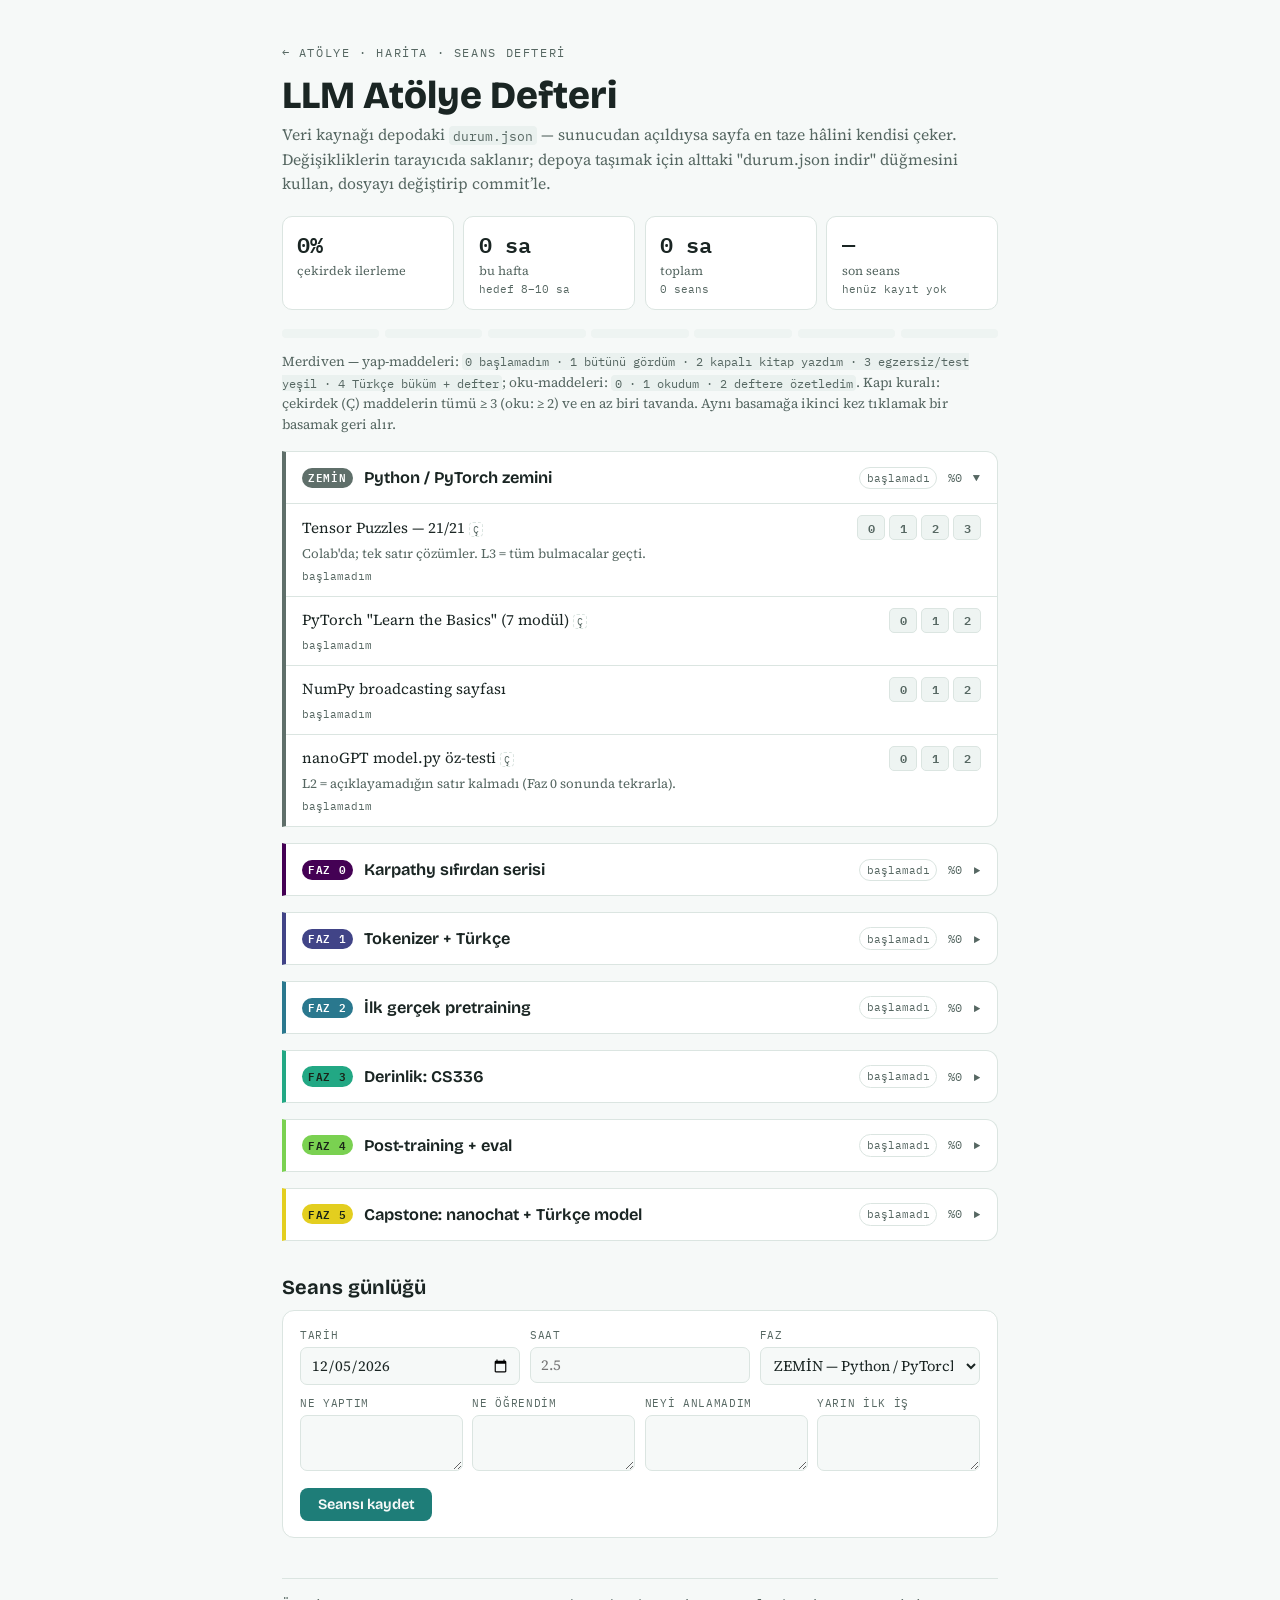
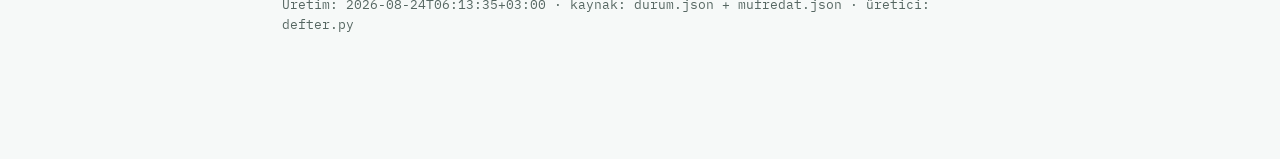
==== defter.html @ eb23f543 "Statik site: kapak+canlı pano, 7 haftalık faz planı, Pages-uyumlu defter - index.html: kapak + durum" ====
<!doctype html>
<html lang="tr">
<head>
<meta charset="utf-8">
<meta name="viewport" content="width=device-width, initial-scale=1">
<title>LLM Atölye Defteri</title>
<link rel="stylesheet" href="https://fonts.googleapis.com/css2?family=Bricolage+Grotesque:opsz,wght@12..96,400..800&family=Source+Serif+4:ital,opsz,wght@0,8..60,400..700&family=IBM+Plex+Mono:wght@400;500;600&display=swap">
<style id="appcss">
  :root {
    --bg: #f6f9f8; --surface: #ffffff; --surface-2: #eef4f2;
    --text: #1a2523; --muted: #566762; --line: #dbe5e1;
    --accent: #1e7d78; --accent-ink: #135b57; --code-bg: #eaf1ef;
    --warn: #b3591a; --ok: #1e7d78;
    --fz: #5f6f6a; --f0: #440154; --f1: #414487; --f2: #2a788e;
    --f3: #22a884; --f4: #7ad151; --f5: #e3ce1f;
    --badge-ink-dark: #1a2418;
  }
  @media (prefers-color-scheme: dark) {
    :root:not([data-theme="light"]) {
      --bg: #0f1715; --surface: #17211e; --surface-2: #1d2926;
      --text: #e5edea; --muted: #97a8a2; --line: #26332f;
      --accent: #4cc0a9; --accent-ink: #6fd3bf; --code-bg: #1d2926;
      --warn: #e08b4a; --ok: #4cc0a9; --f5: #fde725;
      --f0: #8a4ba0; --f1: #6674cc;
    }
  }
  :root[data-theme="dark"] {
    --bg: #0f1715; --surface: #17211e; --surface-2: #1d2926;
    --text: #e5edea; --muted: #97a8a2; --line: #26332f;
    --accent: #4cc0a9; --accent-ink: #6fd3bf; --code-bg: #1d2926;
    --warn: #e08b4a; --ok: #4cc0a9; --f5: #fde725;
    --f0: #8a4ba0; --f1: #6674cc;
  }
  * { box-sizing: border-box; }
  body {
    background: var(--bg); color: var(--text); margin: 0;
    font-family: "Source Serif 4", Georgia, serif;
    font-size: 1rem; line-height: 1.55;
  }
  .wrap { max-width: 47rem; margin: 0 auto; padding: 2rem 1.1rem 7rem; }
  h1, h2, h3 { font-family: "Bricolage Grotesque", "Helvetica Neue", sans-serif; line-height: 1.15; text-wrap: balance; }
  h1 { font-size: clamp(1.7rem, 5vw, 2.4rem); font-weight: 800; margin: 0.3rem 0 0.4rem; }
  h2 { font-size: 1.25rem; font-weight: 700; margin: 2.2rem 0 0.7rem; }
  a { color: var(--accent); }
  .kicker { font-family: "IBM Plex Mono", monospace; font-size: 0.72rem; letter-spacing: 0.14em; text-transform: uppercase; color: var(--muted); }
  .lede { color: var(--muted); margin-top: 0.2rem; font-size: 0.98rem; }
  code, .mono { font-family: "IBM Plex Mono", monospace; font-size: 0.85em; background: var(--code-bg); border-radius: 4px; padding: 0.06em 0.3em; }
  .dash { display: grid; grid-template-columns: repeat(auto-fit, minmax(9.5rem, 1fr)); gap: 0.6rem; margin: 1.2rem 0; }
  .stat { background: var(--surface); border: 1px solid var(--line); border-radius: 10px; padding: 0.7rem 0.9rem; }
  .stat .v { font-family: "IBM Plex Mono", monospace; font-size: 1.35rem; font-weight: 600; font-variant-numeric: tabular-nums; }
  .stat .l { font-size: 0.78rem; color: var(--muted); }
  .stat .sub { font-family: "IBM Plex Mono", monospace; font-size: 0.68rem; color: var(--muted); }
  .allbars { display: flex; gap: 0.35rem; margin: 0.4rem 0 0.2rem; }
  .allbars .pb { flex: 1; height: 0.55rem; border-radius: 4px; background: var(--surface-2); overflow: hidden; position: relative; }
  .allbars .pb i { position: absolute; inset: 0 auto 0 0; border-radius: 4px; }
  .pcard { background: var(--surface); border: 1px solid var(--line); border-left: 4px solid var(--pc); border-radius: 0 12px 12px 0; margin: 1rem 0; overflow: hidden; }
  .phead { display: flex; align-items: center; gap: 0.7rem; padding: 0.8rem 1rem; cursor: pointer; user-select: none; }
  .phead:hover { background: var(--surface-2); }
  .phead .tag { font-family: "IBM Plex Mono", monospace; font-size: 0.68rem; font-weight: 600; letter-spacing: 0.06em; padding: 0.15em 0.6em; border-radius: 999px; background: var(--pc); color: #fff; flex-shrink: 0; }
  .phead .tag.inkdark { color: var(--badge-ink-dark); }
  .phead .nm { font-family: "Bricolage Grotesque", sans-serif; font-weight: 650; font-size: 1.02rem; flex: 1; min-width: 8rem; }
  .gate { font-family: "IBM Plex Mono", monospace; font-size: 0.66rem; padding: 0.2em 0.6em; border-radius: 999px; border: 1px solid var(--line); color: var(--muted); white-space: nowrap; }
  .gate.on { border-color: var(--ok); color: var(--ok); font-weight: 600; }
  .gate.run { border-color: var(--warn); color: var(--warn); }
  .ppct { font-family: "IBM Plex Mono", monospace; font-size: 0.72rem; color: var(--muted); font-variant-numeric: tabular-nums; }
  .chev { color: var(--muted); font-size: 0.8rem; }
  .open .chev { transform: rotate(90deg); }
  .pbody { display: none; border-top: 1px solid var(--line); }
  .open .pbody { display: block; }
  .item { padding: 0.7rem 1rem; border-bottom: 1px solid var(--line); }
  .item:last-child { border-bottom: none; }
  .item .row { display: flex; align-items: baseline; gap: 0.6rem; flex-wrap: wrap; }
  .item .lbl { flex: 1; min-width: 12rem; font-size: 0.95rem; }
  .item .core { font-family: "IBM Plex Mono", monospace; font-size: 0.62rem; color: var(--muted); border: 1px dashed var(--line); border-radius: 4px; padding: 0 0.3em; vertical-align: middle; }
  .item .hint { font-size: 0.82rem; color: var(--muted); margin: 0.15rem 0 0.3rem; }
  .lvls { display: flex; gap: 0.25rem; align-items: center; }
  .lvls button {
    font-family: "IBM Plex Mono", monospace; font-size: 0.72rem; font-weight: 600;
    width: 1.75rem; height: 1.55rem; border-radius: 5px; border: 1px solid var(--line);
    background: var(--surface-2); color: var(--muted); cursor: pointer; padding: 0;
  }
  .lvls button:hover { border-color: var(--pc); }
  .lvls button:focus-visible { outline: 2px solid var(--accent); outline-offset: 1px; }
  .lvls button.hit { background: var(--pc); border-color: var(--pc); color: #fff; }
  .lvls button.hit.inkdark { color: var(--badge-ink-dark); }
  .lvlname { font-family: "IBM Plex Mono", monospace; font-size: 0.68rem; color: var(--muted); margin-top: 0.25rem; }
  .jform { background: var(--surface); border: 1px solid var(--line); border-radius: 12px; padding: 1rem 1.1rem; }
  .jgrid { display: grid; grid-template-columns: repeat(auto-fit, minmax(10rem, 1fr)); gap: 0.6rem; margin-bottom: 0.6rem; }
  .jform label { display: block; font-family: "IBM Plex Mono", monospace; font-size: 0.68rem; letter-spacing: 0.06em; text-transform: uppercase; color: var(--muted); margin-bottom: 0.2rem; }
  .jform input, .jform select, .jform textarea {
    width: 100%; border: 1px solid var(--line); border-radius: 7px; background: var(--bg);
    color: var(--text); font-family: "Source Serif 4", Georgia, serif; font-size: 0.92rem;
    padding: 0.45rem 0.6rem;
  }
  .jform textarea { min-height: 2.6rem; resize: vertical; }
  .jform input:focus, .jform select:focus, .jform textarea:focus { outline: 2px solid var(--accent); outline-offset: 0; border-color: var(--accent); }
  .btn {
    font-family: "Bricolage Grotesque", sans-serif; font-weight: 650; font-size: 0.9rem;
    background: var(--accent); color: var(--bg); border: none; border-radius: 8px;
    padding: 0.5rem 1.1rem; cursor: pointer;
  }
  .btn:hover { background: var(--accent-ink); }
  .btn:focus-visible { outline: 2px solid var(--accent); outline-offset: 2px; }
  .jentry { background: var(--surface); border: 1px solid var(--line); border-radius: 10px; padding: 0.7rem 0.95rem; margin: 0.6rem 0; }
  .jentry .top { display: flex; gap: 0.7rem; align-items: baseline; flex-wrap: wrap; }
  .jentry .d { font-family: "IBM Plex Mono", monospace; font-size: 0.75rem; font-weight: 600; }
  .jentry .h { font-family: "IBM Plex Mono", monospace; font-size: 0.7rem; color: var(--muted); }
  .jentry .del { margin-left: auto; background: none; border: none; color: var(--muted); cursor: pointer; font-size: 0.85rem; }
  .jentry .del:hover { color: var(--warn); }
  .jentry dl { margin: 0.3rem 0 0; }
  .jentry dt { font-family: "IBM Plex Mono", monospace; font-size: 0.62rem; text-transform: uppercase; letter-spacing: 0.06em; color: var(--muted); margin-top: 0.3rem; }
  .jentry dd { margin: 0; font-size: 0.92rem; }
  .savebar {
    position: fixed; left: 0; right: 0; bottom: 0; z-index: 50;
    background: var(--surface); border-top: 1px solid var(--line);
    padding: 0.6rem 1rem; display: none; align-items: center; gap: 0.8rem; justify-content: center; flex-wrap: wrap;
  }
  .savebar.show { display: flex; }
  .savebar .msg { font-family: "IBM Plex Mono", monospace; font-size: 0.75rem; color: var(--warn); }
  .banner { background: var(--surface-2); border: 1px solid var(--line); border-radius: 10px; padding: 0.6rem 0.9rem; font-size: 0.88rem; color: var(--muted); margin: 0.8rem 0; }
  .legend { font-size: 0.85rem; color: var(--muted); }
  .foot { color: var(--muted); font-size: 0.8rem; border-top: 1px solid var(--line); margin-top: 2.5rem; padding-top: 1rem; font-family: "IBM Plex Mono", monospace; }
  @media (prefers-reduced-motion: reduce) { * { transition: none !important; } }
</style>
</head>
<body>
<div id="app" class="wrap"><noscript>Bu defter JavaScript ister.</noscript></div>
<script type="application/json" id="mufredat">{"v": 1, "levels": {"yap": ["başlamadım", "bütünü gördüm", "kapalı kitap yazdım", "egzersiz/test yeşil", "Türkçe büküm + defter"], "oku": ["başlamadım", "okudum", "deftere özetledim"]}, "phases": [{"id": "z", "tag": "ZEMİN", "name": "Python / PyTorch zemini", "color": "var(--fz)", "dark": false}, {"id": "f0", "tag": "FAZ 0", "name": "Karpathy sıfırdan serisi", "color": "var(--f0)", "dark": false}, {"id": "f1", "tag": "FAZ 1", "name": "Tokenizer + Türkçe", "color": "var(--f1)", "dark": false}, {"id": "f2", "tag": "FAZ 2", "name": "İlk gerçek pretraining", "color": "var(--f2)", "dark": false}, {"id": "f3", "tag": "FAZ 3", "name": "Derinlik: CS336", "color": "var(--f3)", "dark": true}, {"id": "f4", "tag": "FAZ 4", "name": "Post-training + eval", "color": "var(--f4)", "dark": true}, {"id": "f5", "tag": "FAZ 5", "name": "Capstone: nanochat + Türkçe model", "color": "var(--f5)", "dark": true}], "items": [{"id": "z1", "p": "z", "t": "yap", "max": 3, "core": true, "lbl": "Tensor Puzzles — 21/21", "hint": "Colab'da; tek satır çözümler. L3 = tüm bulmacalar geçti."}, {"id": "z2", "p": "z", "t": "oku", "core": true, "lbl": "PyTorch \"Learn the Basics\" (7 modül)"}, {"id": "z3", "p": "z", "t": "oku", "core": false, "lbl": "NumPy broadcasting sayfası"}, {"id": "z4", "p": "z", "t": "oku", "core": true, "lbl": "nanoGPT model.py öz-testi", "hint": "L2 = açıklayamadığın satır kalmadı (Faz 0 sonunda tekrarla)."}, {"id": "f0a", "p": "f0", "t": "yap", "core": true, "lbl": "micrograd (ZtH 1)", "hint": "L4 = bilinçli bir gradyan hatası üretip autograd'ında yakala."}, {"id": "f0b", "p": "f0", "t": "yap", "core": true, "lbl": "makemore 1–5 (ZtH 2–6)"}, {"id": "f0c", "p": "f0", "t": "yap", "core": true, "lbl": "\"Let's build GPT\" (ZtH 7)"}, {"id": "f0d", "p": "f0", "t": "yap", "core": true, "lbl": "makemore Türkçe varyantı", "hint": "Türkçe isim/toponim listesiyle; ünlü uyumu gözlemini deftere yaz."}, {"id": "f0e", "p": "f0", "t": "yap", "max": 3, "core": true, "lbl": "microgpt kapalı-kitap sınavı", "hint": "~200 satırı boş dosyadan yeniden türet."}, {"id": "f1a", "p": "f1", "t": "yap", "core": true, "lbl": "Tokenizer videosu + minbpe exercise.md"}, {"id": "f1b", "p": "f1", "t": "yap", "core": true, "lbl": "Kendi korpusunda Türkçe BPE + fertility tablosu"}, {"id": "f1c", "p": "f1", "t": "yap", "core": false, "lbl": "HF Tokenizers (ch6) + SentencePiece BPE↔unigram"}, {"id": "f1d", "p": "f1", "t": "oku", "core": true, "lbl": "%TR / token saflığı makalesi (2502.07057)"}, {"id": "f1e", "p": "f1", "t": "oku", "core": false, "lbl": "Morfoloji-temelli hibrit tokenizer (2508.14292)"}, {"id": "f1f", "p": "f1", "t": "oku", "core": true, "lbl": "Altınok 2026 — optimal Türkçe subword (2602.06942)"}, {"id": "f1g", "p": "f1", "t": "yap", "max": 3, "core": false, "lbl": "zeyrek ile %TR ölçümü"}, {"id": "f2a", "p": "f2", "t": "yap", "core": true, "lbl": "Raschka kitabı bl. 1–5 (mimari)"}, {"id": "f2b", "p": "f2", "t": "yap", "core": true, "lbl": "Raschka bl. 5–7 (eğitim + fine-tune)"}, {"id": "f2c", "p": "f2", "t": "yap", "max": 3, "core": false, "lbl": "mlx-gpt2 — 10 dakikalık ilk koşu"}, {"id": "f2d", "p": "f2", "t": "yap", "core": true, "lbl": "mlx-pretrain ile mini model (~200M token)"}, {"id": "f2e", "p": "f2", "t": "yap", "max": 3, "core": true, "lbl": "build-nanogpt + ~$10 bulut GPT-2 124M", "hint": "İlk bulut GPU koşun; loss eğrisini sakla."}, {"id": "f2f", "p": "f2", "t": "oku", "core": true, "lbl": "Ölçekleme üçlemesi: Kaplan → Chinchilla → veri-kısıtlı"}, {"id": "f2g", "p": "f2", "t": "yap", "core": true, "lbl": "Türkçe char-LM (kendi korpusun, MLX)"}, {"id": "f3a", "p": "f3", "t": "yap", "core": true, "lbl": "CS336 A1 — tokenizer+transformer (testler yeşil)"}, {"id": "f3b", "p": "f3", "t": "yap", "max": 3, "core": false, "lbl": "CS336 A2 — Triton/DDP (bulut NVIDIA)"}, {"id": "f3c", "p": "f3", "t": "yap", "max": 3, "core": false, "lbl": "CS336 A3 — ölçekleme yasaları"}, {"id": "f3d", "p": "f3", "t": "yap", "core": true, "lbl": "CS336 A4 — veri küratörlüğü"}, {"id": "f3e", "p": "f3", "t": "yap", "max": 3, "core": false, "lbl": "CS336 A5 — alignment + RL"}, {"id": "f3f", "p": "f3", "t": "yap", "core": true, "lbl": "datatrove ile Türkçe slice pipeline'ı (dedup dahil)"}, {"id": "f3g", "p": "f3", "t": "oku", "core": false, "lbl": "Okuma rafı: Smol Playbook · OLMo 3 · Llama 3"}, {"id": "f4a", "p": "f4", "t": "yap", "core": true, "lbl": "Raschka bl.7 SFT + DPO defteri (from scratch)"}, {"id": "f4b", "p": "f4", "t": "yap", "core": true, "lbl": "TRL ile SFT + DPO koşusu"}, {"id": "f4c", "p": "f4", "t": "yap", "core": false, "lbl": "mlx-lm LoRA — Türkçe veride, cihazda"}, {"id": "f4d", "p": "f4", "t": "oku", "core": true, "lbl": "RLHF Book çekirdek bölümler"}, {"id": "f4e", "p": "f4", "t": "yap", "max": 3, "core": false, "lbl": "Reasoning kitabı — sıfırdan GRPO (bl. 5–7)"}, {"id": "f4f", "p": "f4", "t": "yap", "core": true, "lbl": "lm-eval-harness entegrasyonu + önce/sonra tablosu"}, {"id": "f5a", "p": "f5", "t": "yap", "core": true, "lbl": "nanochat kodu + Mac mini config"}, {"id": "f5b", "p": "f5", "t": "yap", "max": 3, "core": true, "lbl": "nanochat d20 speedrun (CORE skoru raporlu)"}, {"id": "f5c", "p": "f5", "t": "yap", "core": true, "lbl": "Türkçe veri slice — 1–10B token, dedup'lu"}, {"id": "f5d", "p": "f5", "t": "yap", "core": true, "lbl": "Türkçe model eğitimi (100–350M)"}, {"id": "f5e", "p": "f5", "t": "yap", "core": true, "lbl": "Cetvel eval + GGUF → kendi ollama'nda servis"}, {"id": "f5f", "p": "f5", "t": "yap", "max": 3, "core": false, "lbl": "Yayın rotası: BabyLM / Osmanlı-OTC kararı + taslak"}]}</script>
<script type="application/json" id="state">{"v": 1, "items": {}, "journal": [], "updated": null}</script>
<script id="appjs">
(async function () {
  'use strict';
  var LS_KEY = 'llm-atolye-defteri-v1';
  var MUF = JSON.parse(document.getElementById('mufredat').textContent);
  var ITEMS = MUF.items, PHASES = MUF.phases, LEVELS = MUF.levels;
  var ITEM_BY_ID = {};
  ITEMS.forEach(function (i) { ITEM_BY_ID[i.id] = i; });

  function itemMax(it) { return it.max != null ? it.max : (it.t === 'yap' ? 4 : 2); }
  function passLevel(it) { return Math.min(it.t === 'yap' ? 3 : 2, itemMax(it)); }
  function levelNames(it) { return LEVELS[it.t].slice(0, itemMax(it) + 1); }

  function defaultState() { return { v: 1, items: {}, journal: [], updated: null }; }
  function normalizeState(s) {
    if (!s || typeof s !== 'object') return null;
    var out = defaultState();
    out.updated = (typeof s.updated === 'string') ? s.updated : null;
    if (s.items && typeof s.items === 'object') {
      Object.keys(s.items).forEach(function (k) {
        var it = ITEM_BY_ID[k]; if (!it) return;
        var v = parseInt(s.items[k], 10);
        if (isNaN(v) || v <= 0) return;
        out.items[k] = Math.min(v, itemMax(it));
      });
    }
    if (Array.isArray(s.journal)) {
      s.journal.forEach(function (e) {
        if (!e || typeof e !== 'object') return;
        if (typeof e.date !== 'string' || !/^\d{4}-\d{2}-\d{2}$/.test(e.date)) return;
        out.journal.push({
          id: String(e.id || 'j' + Math.random().toString(36).slice(2)),
          date: e.date,
          hours: (+e.hours > 0) ? +e.hours : 0,
          phase: typeof e.phase === 'string' ? e.phase : 'z',
          yaptim: String(e.yaptim || ''), ogrendim: String(e.ogrendim || ''),
          anlamadim: String(e.anlamadim || ''), yarin: String(e.yarin || '')
        });
      });
    }
    return out;
  }

  var embedded = null;
  try { embedded = normalizeState(JSON.parse(document.getElementById('state').textContent)); } catch (e) { embedded = null; }
  /* sunucudan (GitHub Pages / yerel serve) açıldıysa depodaki en taze durum.json'u çek;
     dosyadan (file://) açıldıysa gömülü anlık görüntüyle yetin */
  var fetched = null;
  try {
    var resp = await fetch('durum.json?t=' + Date.now(), { cache: 'no-store' });
    if (resp.ok) fetched = normalizeState(await resp.json());
  } catch (e) { fetched = null; }
  var repoState = fetched || embedded || defaultState();
  var REPO_JSON = JSON.stringify(repoState);
  var state = repoState;
  var localWasNewer = false;
  try {
    var rawLoc = localStorage.getItem(LS_KEY);
    if (rawLoc) {
      var loc = normalizeState(JSON.parse(rawLoc));
      if (loc && loc.updated && (!state.updated || loc.updated > state.updated) && JSON.stringify(loc) !== REPO_JSON) {
        state = loc; localWasNewer = true;
      }
    }
  } catch (e) { /* localStorage yoksa depo hâliyle devam */ }

  var storageBroken = false;
  function saveLocal() {
    state.updated = new Date().toISOString();
    try { localStorage.setItem(LS_KEY, JSON.stringify(state)); storageBroken = false; }
    catch (e) { storageBroken = true; }
  }
  function isDirty() { return JSON.stringify(state) !== REPO_JSON; }
  function downloadState() {
    var blob = new Blob([JSON.stringify(state, null, 1) + '\n'], { type: 'application/json' });
    var url = URL.createObjectURL(blob);
    var a = document.createElement('a');
    a.href = url; a.download = 'durum.json';
    document.body.appendChild(a); a.click();
    setTimeout(function () { URL.revokeObjectURL(url); a.remove(); }, 500);
  }

  function todayLocal() {
    var d = new Date();
    return d.getFullYear() + '-' + String(d.getMonth() + 1).padStart(2, '0') + '-' + String(d.getDate()).padStart(2, '0');
  }
  function isoWeekKey(dstr) {
    var d = new Date(dstr + 'T12:00:00');
    if (isNaN(d.getTime())) return '';
    var day = (d.getDay() + 6) % 7; d.setDate(d.getDate() - day);
    return d.toISOString().slice(0, 10);
  }
  function lvl(id) { return state.items[id] || 0; }
  function phaseItems(pid) { return ITEMS.filter(function (i) { return i.p === pid; }); }
  function phasePct(pid) {
    var its = phaseItems(pid); if (!its.length) return 0;
    var s = 0; its.forEach(function (i) { s += lvl(i.id) / itemMax(i); });
    return Math.round(100 * s / its.length);
  }
  function gateStatus(pid) {
    var core = phaseItems(pid).filter(function (i) { return i.core; });
    var allPass = core.every(function (i) { return lvl(i.id) >= passLevel(i); });
    var oneMax = core.some(function (i) { return lvl(i.id) >= itemMax(i); });
    if (allPass && oneMax) return 'on';
    return phaseItems(pid).some(function (i) { return lvl(i.id) > 0; }) ? 'run' : 'off';
  }
  function overallPct() {
    var core = ITEMS.filter(function (i) { return i.core; });
    var s = 0; core.forEach(function (i) { s += lvl(i.id) / itemMax(i); });
    return Math.round(100 * s / core.length);
  }
  function hoursThisWeek() {
    var wk = isoWeekKey(todayLocal()), s = 0;
    if (!wk) return 0;
    state.journal.forEach(function (e) { if (isoWeekKey(e.date) === wk) s += (+e.hours || 0); });
    return s;
  }
  function totalHours() {
    var s = 0; state.journal.forEach(function (e) { s += (+e.hours || 0); });
    return s;
  }
  function esc(x) { return String(x).replace(/&/g, '&amp;').replace(/</g, '&lt;').replace(/>/g, '&gt;').replace(/"/g, '&quot;'); }

  var app = document.getElementById('app');
  var openPhases = {};
  PHASES.forEach(function (p) { if (gateStatus(p.id) === 'run') openPhases[p.id] = true; });
  if (!Object.keys(openPhases).length) openPhases.z = true;

  function el(tag, cls, html) {
    var n = document.createElement(tag);
    if (cls) n.className = cls;
    if (html != null) n.innerHTML = html;
    return n;
  }

  function emptyDraft() { return { date: '', hours: '', phase: 'z', j1: '', j2: '', j3: '', j4: '' }; }
  var draft = emptyDraft();

  function render() {
    app.innerHTML = '';
    var nav = el('p', 'kicker', '<a href="index.html">← atölye</a> · <a href="harita.html">harita</a> · seans defteri');
    nav.querySelectorAll('a').forEach(function (a) { a.style.color = 'inherit'; a.style.textDecoration = 'none'; });
    app.appendChild(nav);
    app.appendChild(el('h1', null, 'LLM Atölye Defteri'));
    app.appendChild(el('p', 'lede', 'Veri kaynağı depodaki <code>durum.json</code> — sunucudan açıldıysa sayfa en taze hâlini kendisi çeker. Değişikliklerin tarayıcıda saklanır; depoya taşımak için alttaki "durum.json indir" düğmesini kullan, dosyayı değiştirip commit’le.'));

    if (localWasNewer) app.appendChild(el('div', 'banner', 'Tarayıcıda depodakinden daha yeni kayıt bulundu ve yüklendi. Depoya işlemek için "durum.json indir" → dosyayı değiştir.'));
    if (storageBroken) app.appendChild(el('div', 'banner', 'Uyarı: tarayıcı depolaması çalışmıyor — sekmeyi kapatmadan önce mutlaka "durum.json indir".'));

    var dash = el('div', 'dash');
    var wh = hoursThisWeek();
    dash.appendChild(statBox(overallPct() + '%', 'çekirdek ilerleme', ''));
    dash.appendChild(statBox(wh.toFixed(1).replace('.0', '') + ' sa', 'bu hafta', 'hedef 8–10 sa'));
    dash.appendChild(statBox(totalHours().toFixed(1).replace('.0', '') + ' sa', 'toplam', state.journal.length + ' seans'));
    var last = state.journal.length ? state.journal.map(function (e) { return e.date; }).sort().pop() : null;
    dash.appendChild(statBox(last ? last.slice(5) : '—', 'son seans', last ? '' : 'henüz kayıt yok'));
    app.appendChild(dash);

    var bars = el('div', 'allbars');
    PHASES.forEach(function (p) {
      var b = el('div', 'pb'); b.title = p.name + ' — %' + phasePct(p.id);
      var i = el('i'); i.style.background = p.color; i.style.width = phasePct(p.id) + '%';
      b.appendChild(i); bars.appendChild(b);
    });
    app.appendChild(bars);

    app.appendChild(el('p', 'legend', 'Merdiven — yap-maddeleri: <span class="mono">0 başlamadım · 1 bütünü gördüm · 2 kapalı kitap yazdım · 3 egzersiz/test yeşil · 4 Türkçe büküm + defter</span>; oku-maddeleri: <span class="mono">0 · 1 okudum · 2 deftere özetledim</span>. Kapı kuralı: çekirdek (Ç) maddelerin tümü ≥ 3 (oku: ≥ 2) ve en az biri tavanda. Aynı basamağa ikinci kez tıklamak bir basamak geri alır.'));

    PHASES.forEach(function (p) { app.appendChild(phaseCard(p)); });

    app.appendChild(el('h2', null, 'Seans günlüğü'));
    app.appendChild(journalForm());
    var list = el('div');
    state.journal.slice().sort(function (a, b) {
      if (a.date === b.date) return a.id === b.id ? 0 : (a.id < b.id ? 1 : -1);
      return a.date < b.date ? 1 : -1;
    }).forEach(function (e) { list.appendChild(journalEntry(e)); });
    app.appendChild(list);

    app.appendChild(el('p', 'foot', 'Üretim: 2026-08-24T06:13:35+03:00 · kaynak: durum.json + mufredat.json · üretici: defter.py'));
    renderSavebar();
  }

  function statBox(v, l, sub) {
    var s = el('div', 'stat');
    s.appendChild(el('div', 'v', esc(v)));
    s.appendChild(el('div', 'l', esc(l)));
    if (sub) s.appendChild(el('div', 'sub', esc(sub)));
    return s;
  }

  function phaseCard(p) {
    var card = el('div', 'pcard' + (openPhases[p.id] ? ' open' : ''));
    card.style.setProperty('--pc', p.color);
    var head = el('div', 'phead');
    head.appendChild(el('span', 'tag' + (p.dark ? ' inkdark' : ''), esc(p.tag)));
    head.appendChild(el('span', 'nm', esc(p.name)));
    var g = gateStatus(p.id);
    head.appendChild(el('span', 'gate' + (g === 'on' ? ' on' : g === 'run' ? ' run' : ''),
      g === 'on' ? 'KAPI GEÇİLDİ' : g === 'run' ? 'sürüyor' : 'başlamadı'));
    head.appendChild(el('span', 'ppct', '%' + phasePct(p.id)));
    head.appendChild(el('span', 'chev', '▶'));
    head.addEventListener('click', function () {
      openPhases[p.id] = !openPhases[p.id]; render();
    });
    card.appendChild(head);

    var body = el('div', 'pbody');
    phaseItems(p.id).forEach(function (it) {
      var row = el('div', 'item');
      var r1 = el('div', 'row');
      r1.appendChild(el('span', 'lbl', esc(it.lbl) + (it.core ? ' <span class="core">Ç</span>' : '')));
      var lv = el('div', 'lvls');
      var names = levelNames(it);
      for (var n = 0; n <= itemMax(it); n++) {
        (function (n) {
          var b = document.createElement('button');
          b.textContent = n;
          b.title = names[n];
          b.setAttribute('aria-label', it.lbl + ': ' + names[n]);
          if (lvl(it.id) >= n && n > 0) b.className = 'hit' + (p.dark ? ' inkdark' : '');
          b.addEventListener('click', function () {
            var cur = lvl(it.id);
            var next = (cur === n) ? Math.max(0, n - 1) : n;
            if (next === cur) return;
            if (next === 0) delete state.items[it.id]; else state.items[it.id] = next;
            saveLocal(); render();
          });
          lv.appendChild(b);
        })(n);
      }
      r1.appendChild(lv);
      row.appendChild(r1);
      if (it.hint) row.appendChild(el('div', 'hint', esc(it.hint)));
      row.appendChild(el('div', 'lvlname', esc(names[lvl(it.id)])));
      body.appendChild(row);
    });
    card.appendChild(body);
    return card;
  }

  function journalForm() {
    var f = el('div', 'jform');
    var g = el('div', 'jgrid');
    g.innerHTML =
      '<div><label for="jd">Tarih</label><input id="jd" type="date"></div>' +
      '<div><label for="jh">Saat</label><input id="jh" type="number" min="0" step="0.5" placeholder="2.5"></div>' +
      '<div><label for="jp">Faz</label><select id="jp">' +
      PHASES.map(function (p) { return '<option value="' + p.id + '">' + esc(p.tag + ' — ' + p.name) + '</option>'; }).join('') +
      '</select></div>';
    f.appendChild(g);
    var g2 = el('div', 'jgrid');
    g2.innerHTML =
      '<div><label for="j1">Ne yaptım</label><textarea id="j1"></textarea></div>' +
      '<div><label for="j2">Ne öğrendim</label><textarea id="j2"></textarea></div>' +
      '<div><label for="j3">Neyi anlamadım</label><textarea id="j3"></textarea></div>' +
      '<div><label for="j4">Yarın ilk iş</label><textarea id="j4"></textarea></div>';
    f.appendChild(g2);

    f.querySelector('#jd').value = draft.date || todayLocal();
    f.querySelector('#jh').value = draft.hours;
    f.querySelector('#jp').value = draft.phase;
    f.querySelector('#j1').value = draft.j1;
    f.querySelector('#j2').value = draft.j2;
    f.querySelector('#j3').value = draft.j3;
    f.querySelector('#j4').value = draft.j4;
    function syncDraft() {
      draft.date = f.querySelector('#jd').value;
      draft.hours = f.querySelector('#jh').value;
      draft.phase = f.querySelector('#jp').value;
      draft.j1 = f.querySelector('#j1').value;
      draft.j2 = f.querySelector('#j2').value;
      draft.j3 = f.querySelector('#j3').value;
      draft.j4 = f.querySelector('#j4').value;
    }
    f.addEventListener('input', syncDraft);
    f.addEventListener('change', syncDraft);

    var btn = el('button', 'btn', 'Seansı kaydet');
    var jmsg = el('span', 'h', '');
    jmsg.style.marginLeft = '0.7rem';
    jmsg.style.fontFamily = '"IBM Plex Mono", monospace';
    jmsg.style.fontSize = '0.72rem';
    btn.addEventListener('click', function () {
      var entry = {
        id: 'j' + Date.now().toString(36) + Math.random().toString(36).slice(2, 6),
        date: f.querySelector('#jd').value || todayLocal(),
        hours: parseFloat(f.querySelector('#jh').value) || 0,
        phase: f.querySelector('#jp').value,
        yaptim: f.querySelector('#j1').value.trim(),
        ogrendim: f.querySelector('#j2').value.trim(),
        anlamadim: f.querySelector('#j3').value.trim(),
        yarin: f.querySelector('#j4').value.trim()
      };
      if (!entry.yaptim && !entry.hours) {
        jmsg.textContent = 'En azından "ne yaptım" ya da saat gir.';
        return;
      }
      state.journal.push(entry);
      draft = emptyDraft();
      saveLocal(); render();
    });
    f.appendChild(btn);
    f.appendChild(jmsg);
    return f;
  }

  function journalEntry(e) {
    var d = el('div', 'jentry');
    var ph = PHASES.filter(function (p) { return p.id === e.phase; })[0];
    var top = el('div', 'top');
    top.appendChild(el('span', 'd', esc(e.date)));
    top.appendChild(el('span', 'h', esc((e.hours || 0) + ' sa · ' + (ph ? ph.tag : ''))));
    var del = el('button', 'del', '✕');
    del.title = 'Seansı sil';
    del.addEventListener('click', function () {
      state.journal = state.journal.filter(function (x) { return x.id !== e.id; });
      saveLocal(); render();
    });
    top.appendChild(del);
    d.appendChild(top);
    var dl = el('dl');
    [['Yaptım', e.yaptim], ['Öğrendim', e.ogrendim], ['Anlamadım', e.anlamadim], ['Yarın', e.yarin]].forEach(function (pair) {
      if (pair[1]) { dl.appendChild(el('dt', null, pair[0])); dl.appendChild(el('dd', null, esc(pair[1]))); }
    });
    d.appendChild(dl);
    return d;
  }

  var savebar = el('div', 'savebar');
  document.body.appendChild(savebar);
  function renderSavebar() {
    savebar.innerHTML = '';
    if (!isDirty()) { savebar.className = 'savebar'; return; }
    savebar.className = 'savebar show';
    savebar.appendChild(el('span', 'msg', 'Sayfa üretiminden bu yana değişiklik var — depoya işle:'));
    var b = el('button', 'btn', 'durum.json indir');
    b.addEventListener('click', function () { downloadState(); });
    savebar.appendChild(b);
  }

  render();
})();
</script>
</body>
</html>
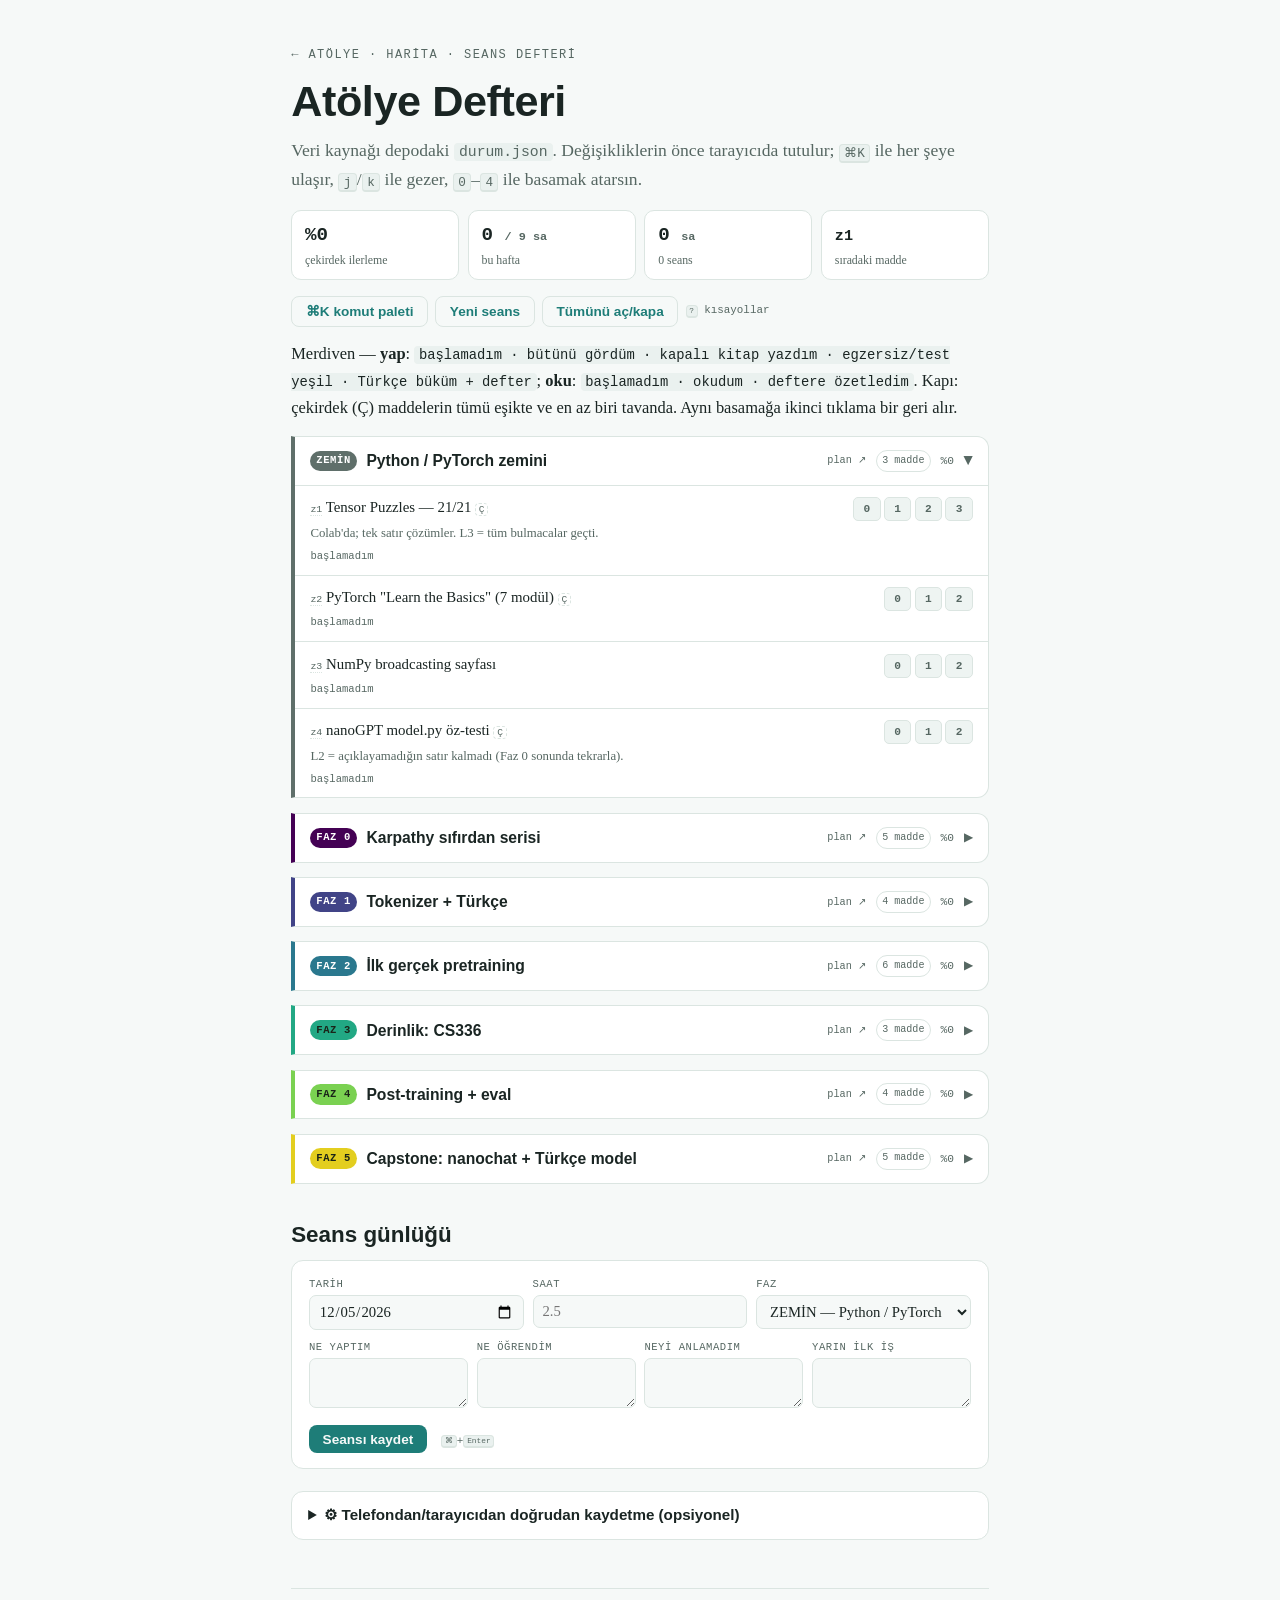
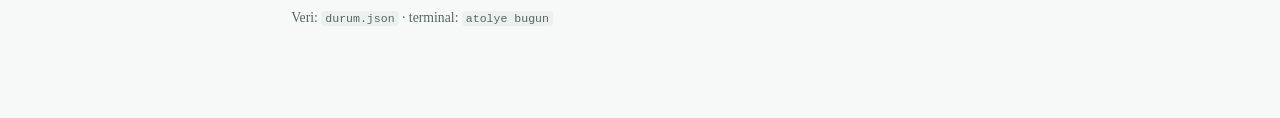
==== commit 96539761: "Kullanım kolaylığı + sofistikasyon turu: klavye, PWA, tek-komut yayın TERMİNAL - atolye kısayolu (he" ====
--- a/defter.html
+++ b/defter.html
@@ -2,474 +2,206 @@
 <html lang="tr">
 <head>
 <meta charset="utf-8">
-<meta name="viewport" content="width=device-width, initial-scale=1">
-<title>LLM Atölye Defteri</title>
+<meta http-equiv="Content-Security-Policy" content="default-src 'none'; script-src 'self'; style-src 'self' 'unsafe-inline' https://fonts.googleapis.com; font-src https://fonts.gstatic.com; img-src 'self' data:; connect-src 'self' https://api.github.com; manifest-src 'self'; base-uri 'none'; form-action 'none'">
+<meta name="viewport" content="width=device-width, initial-scale=1, viewport-fit=cover">
+<title>Atölye Defteri</title>
+<link rel="manifest" href="./manifest.json">
+<meta name="theme-color" content="#111d1a">
+<meta name="apple-mobile-web-app-capable" content="yes">
+<meta name="apple-mobile-web-app-status-bar-style" content="black-translucent">
+<meta name="apple-mobile-web-app-title" content="Atölye">
+<link rel="apple-touch-icon" href="./apple-touch-icon.png">
+<link rel="icon" href="./ikon-192.png">
 <link rel="stylesheet" href="https://fonts.googleapis.com/css2?family=Bricolage+Grotesque:opsz,wght@12..96,400..800&family=Source+Serif+4:ital,opsz,wght@0,8..60,400..700&family=IBM+Plex+Mono:wght@400;500;600&display=swap">
-<style id="appcss">
-  :root {
-    --bg: #f6f9f8; --surface: #ffffff; --surface-2: #eef4f2;
-    --text: #1a2523; --muted: #566762; --line: #dbe5e1;
-    --accent: #1e7d78; --accent-ink: #135b57; --code-bg: #eaf1ef;
-    --warn: #b3591a; --ok: #1e7d78;
-    --fz: #5f6f6a; --f0: #440154; --f1: #414487; --f2: #2a788e;
-    --f3: #22a884; --f4: #7ad151; --f5: #e3ce1f;
-    --badge-ink-dark: #1a2418;
-  }
-  @media (prefers-color-scheme: dark) {
-    :root:not([data-theme="light"]) {
-      --bg: #0f1715; --surface: #17211e; --surface-2: #1d2926;
-      --text: #e5edea; --muted: #97a8a2; --line: #26332f;
-      --accent: #4cc0a9; --accent-ink: #6fd3bf; --code-bg: #1d2926;
-      --warn: #e08b4a; --ok: #4cc0a9; --f5: #fde725;
-      --f0: #8a4ba0; --f1: #6674cc;
-    }
-  }
-  :root[data-theme="dark"] {
-    --bg: #0f1715; --surface: #17211e; --surface-2: #1d2926;
-    --text: #e5edea; --muted: #97a8a2; --line: #26332f;
-    --accent: #4cc0a9; --accent-ink: #6fd3bf; --code-bg: #1d2926;
-    --warn: #e08b4a; --ok: #4cc0a9; --f5: #fde725;
-    --f0: #8a4ba0; --f1: #6674cc;
-  }
-  * { box-sizing: border-box; }
-  body {
-    background: var(--bg); color: var(--text); margin: 0;
-    font-family: "Source Serif 4", Georgia, serif;
-    font-size: 1rem; line-height: 1.55;
-  }
-  .wrap { max-width: 47rem; margin: 0 auto; padding: 2rem 1.1rem 7rem; }
-  h1, h2, h3 { font-family: "Bricolage Grotesque", "Helvetica Neue", sans-serif; line-height: 1.15; text-wrap: balance; }
-  h1 { font-size: clamp(1.7rem, 5vw, 2.4rem); font-weight: 800; margin: 0.3rem 0 0.4rem; }
-  h2 { font-size: 1.25rem; font-weight: 700; margin: 2.2rem 0 0.7rem; }
-  a { color: var(--accent); }
-  .kicker { font-family: "IBM Plex Mono", monospace; font-size: 0.72rem; letter-spacing: 0.14em; text-transform: uppercase; color: var(--muted); }
-  .lede { color: var(--muted); margin-top: 0.2rem; font-size: 0.98rem; }
-  code, .mono { font-family: "IBM Plex Mono", monospace; font-size: 0.85em; background: var(--code-bg); border-radius: 4px; padding: 0.06em 0.3em; }
-  .dash { display: grid; grid-template-columns: repeat(auto-fit, minmax(9.5rem, 1fr)); gap: 0.6rem; margin: 1.2rem 0; }
-  .stat { background: var(--surface); border: 1px solid var(--line); border-radius: 10px; padding: 0.7rem 0.9rem; }
-  .stat .v { font-family: "IBM Plex Mono", monospace; font-size: 1.35rem; font-weight: 600; font-variant-numeric: tabular-nums; }
-  .stat .l { font-size: 0.78rem; color: var(--muted); }
-  .stat .sub { font-family: "IBM Plex Mono", monospace; font-size: 0.68rem; color: var(--muted); }
-  .allbars { display: flex; gap: 0.35rem; margin: 0.4rem 0 0.2rem; }
-  .allbars .pb { flex: 1; height: 0.55rem; border-radius: 4px; background: var(--surface-2); overflow: hidden; position: relative; }
-  .allbars .pb i { position: absolute; inset: 0 auto 0 0; border-radius: 4px; }
-  .pcard { background: var(--surface); border: 1px solid var(--line); border-left: 4px solid var(--pc); border-radius: 0 12px 12px 0; margin: 1rem 0; overflow: hidden; }
-  .phead { display: flex; align-items: center; gap: 0.7rem; padding: 0.8rem 1rem; cursor: pointer; user-select: none; }
+<link rel="stylesheet" href="./stil.css">
+<style>
+  .ozet { display: grid; grid-template-columns: repeat(auto-fit, minmax(8rem, 1fr)); gap: 0.55rem; margin: 1rem 0; }
+  .ozet .k { background: var(--surface); border: 1px solid var(--line); border-radius: 10px; padding: 0.55rem 0.8rem; }
+  .ozet .v { font-family: "IBM Plex Mono", monospace; font-size: 1.2rem; font-weight: 600; font-variant-numeric: tabular-nums; }
+  .ozet .l { font-size: 0.74rem; color: var(--muted); }
+
+  .arac { display: flex; gap: 0.45rem; flex-wrap: wrap; align-items: center; margin: 0.9rem 0; }
+  .dugme {
+    font-family: "Bricolage Grotesque", sans-serif; font-weight: 650; font-size: 0.85rem;
+    background: var(--accent); color: var(--bg); border: none; border-radius: 8px;
+    padding: 0.42rem 0.85rem; cursor: pointer;
+  }
+  .dugme:hover { background: var(--accent-ink); }
+  .dugme.ikincil { background: transparent; color: var(--accent); border: 1px solid var(--line); }
+  .dugme.ikincil:hover { border-color: var(--accent); }
+  .dugme:disabled { opacity: 0.45; cursor: default; }
+  .dugme:focus-visible, .lvls button:focus-visible { outline: 2px solid var(--accent); outline-offset: 2px; }
+  .ipucu { font-family: "IBM Plex Mono", monospace; font-size: 0.68rem; color: var(--muted); }
+  kbd {
+    font-family: "IBM Plex Mono", monospace; font-size: 0.72em; background: var(--code-bg);
+    border: 1px solid var(--line); border-bottom-width: 2px; border-radius: 4px; padding: 0.05em 0.35em;
+  }
+
+  /* faz kartları */
+  .pcard { background: var(--surface); border: 1px solid var(--line); border-left: 4px solid var(--pc); border-radius: 0 12px 12px 0; margin: 0.9rem 0; overflow: hidden; }
+  .phead { display: flex; align-items: center; gap: 0.6rem; padding: 0.7rem 0.95rem; cursor: pointer; user-select: none; }
   .phead:hover { background: var(--surface-2); }
-  .phead .tag { font-family: "IBM Plex Mono", monospace; font-size: 0.68rem; font-weight: 600; letter-spacing: 0.06em; padding: 0.15em 0.6em; border-radius: 999px; background: var(--pc); color: #fff; flex-shrink: 0; }
+  .phead .tag { font-family: "IBM Plex Mono", monospace; font-size: 0.66rem; font-weight: 600; letter-spacing: 0.06em; padding: 0.15em 0.55em; border-radius: 999px; background: var(--pc); color: #fff; flex-shrink: 0; }
   .phead .tag.inkdark { color: var(--badge-ink-dark); }
-  .phead .nm { font-family: "Bricolage Grotesque", sans-serif; font-weight: 650; font-size: 1.02rem; flex: 1; min-width: 8rem; }
-  .gate { font-family: "IBM Plex Mono", monospace; font-size: 0.66rem; padding: 0.2em 0.6em; border-radius: 999px; border: 1px solid var(--line); color: var(--muted); white-space: nowrap; }
+  .phead .nm { font-family: "Bricolage Grotesque", sans-serif; font-weight: 650; font-size: 0.98rem; flex: 1; min-width: 7rem; }
+  .phead .plan { font-family: "IBM Plex Mono", monospace; font-size: 0.64rem; color: var(--muted); text-decoration: none; }
+  .phead .plan:hover { color: var(--accent); }
+  .gate { font-family: "IBM Plex Mono", monospace; font-size: 0.63rem; padding: 0.18em 0.55em; border-radius: 999px; border: 1px solid var(--line); color: var(--muted); white-space: nowrap; }
   .gate.on { border-color: var(--ok); color: var(--ok); font-weight: 600; }
   .gate.run { border-color: var(--warn); color: var(--warn); }
-  .ppct { font-family: "IBM Plex Mono", monospace; font-size: 0.72rem; color: var(--muted); font-variant-numeric: tabular-nums; }
-  .chev { color: var(--muted); font-size: 0.8rem; }
-  .open .chev { transform: rotate(90deg); }
+  .ppct { font-family: "IBM Plex Mono", monospace; font-size: 0.7rem; color: var(--muted); font-variant-numeric: tabular-nums; }
+  .chev { color: var(--muted); font-size: 0.75rem; }
+  .pcard.acik .chev { transform: rotate(90deg); }
   .pbody { display: none; border-top: 1px solid var(--line); }
-  .open .pbody { display: block; }
-  .item { padding: 0.7rem 1rem; border-bottom: 1px solid var(--line); }
+  .pcard.acik .pbody { display: block; }
+
+  .item { padding: 0.6rem 0.95rem; border-bottom: 1px solid var(--line); scroll-margin-top: 4rem; }
   .item:last-child { border-bottom: none; }
-  .item .row { display: flex; align-items: baseline; gap: 0.6rem; flex-wrap: wrap; }
-  .item .lbl { flex: 1; min-width: 12rem; font-size: 0.95rem; }
-  .item .core { font-family: "IBM Plex Mono", monospace; font-size: 0.62rem; color: var(--muted); border: 1px dashed var(--line); border-radius: 4px; padding: 0 0.3em; vertical-align: middle; }
-  .item .hint { font-size: 0.82rem; color: var(--muted); margin: 0.15rem 0 0.3rem; }
-  .lvls { display: flex; gap: 0.25rem; align-items: center; }
+  .item.odak { background: var(--surface-2); box-shadow: inset 3px 0 0 var(--accent); }
+  .item.vurgu { animation: vurgula 1.6s ease-out; }
+  @keyframes vurgula { from { background: color-mix(in srgb, var(--accent) 22%, transparent); } to { background: transparent; } }
+  .item .row { display: flex; align-items: baseline; gap: 0.55rem; flex-wrap: wrap; }
+  .item .lbl { flex: 1; min-width: 11rem; font-size: 0.93rem; }
+  .item .kid {
+    font-family: "IBM Plex Mono", monospace; font-size: 0.62rem;
+    color: var(--muted); text-decoration: none; border-bottom: 1px dotted var(--line);
+  }
+  .item .kid:hover { color: var(--accent); border-bottom-color: var(--accent); }
+  .item .core { font-family: "IBM Plex Mono", monospace; font-size: 0.6rem; color: var(--muted); border: 1px dashed var(--line); border-radius: 4px; padding: 0 0.28em; }
+  .item .hint { font-size: 0.8rem; color: var(--muted); margin: 0.12rem 0 0.25rem; }
+  .lvls { display: flex; gap: 0.22rem; }
   .lvls button {
-    font-family: "IBM Plex Mono", monospace; font-size: 0.72rem; font-weight: 600;
-    width: 1.75rem; height: 1.55rem; border-radius: 5px; border: 1px solid var(--line);
+    font-family: "IBM Plex Mono", monospace; font-size: 0.7rem; font-weight: 600;
+    width: 1.7rem; height: 1.5rem; border-radius: 5px; border: 1px solid var(--line);
     background: var(--surface-2); color: var(--muted); cursor: pointer; padding: 0;
   }
   .lvls button:hover { border-color: var(--pc); }
-  .lvls button:focus-visible { outline: 2px solid var(--accent); outline-offset: 1px; }
   .lvls button.hit { background: var(--pc); border-color: var(--pc); color: #fff; }
   .lvls button.hit.inkdark { color: var(--badge-ink-dark); }
-  .lvlname { font-family: "IBM Plex Mono", monospace; font-size: 0.68rem; color: var(--muted); margin-top: 0.25rem; }
-  .jform { background: var(--surface); border: 1px solid var(--line); border-radius: 12px; padding: 1rem 1.1rem; }
-  .jgrid { display: grid; grid-template-columns: repeat(auto-fit, minmax(10rem, 1fr)); gap: 0.6rem; margin-bottom: 0.6rem; }
-  .jform label { display: block; font-family: "IBM Plex Mono", monospace; font-size: 0.68rem; letter-spacing: 0.06em; text-transform: uppercase; color: var(--muted); margin-bottom: 0.2rem; }
+  .lvlname { font-family: "IBM Plex Mono", monospace; font-size: 0.66rem; color: var(--muted); margin-top: 0.2rem; }
+
+  /* günlük */
+  .jform { background: var(--surface); border: 1px solid var(--line); border-radius: 12px; padding: 0.9rem 1.05rem; }
+  .jgrid { display: grid; grid-template-columns: repeat(auto-fit, minmax(9.5rem, 1fr)); gap: 0.55rem; margin-bottom: 0.55rem; }
+  .jform label { display: block; font-family: "IBM Plex Mono", monospace; font-size: 0.66rem; letter-spacing: 0.05em; text-transform: uppercase; color: var(--muted); margin-bottom: 0.15rem; }
   .jform input, .jform select, .jform textarea {
     width: 100%; border: 1px solid var(--line); border-radius: 7px; background: var(--bg);
-    color: var(--text); font-family: "Source Serif 4", Georgia, serif; font-size: 0.92rem;
-    padding: 0.45rem 0.6rem;
-  }
-  .jform textarea { min-height: 2.6rem; resize: vertical; }
+    color: var(--text); font-family: "Source Serif 4", Georgia, serif; font-size: 0.92rem; padding: 0.42rem 0.55rem;
+  }
+  .jform textarea { min-height: 2.5rem; resize: vertical; }
   .jform input:focus, .jform select:focus, .jform textarea:focus { outline: 2px solid var(--accent); outline-offset: 0; border-color: var(--accent); }
-  .btn {
-    font-family: "Bricolage Grotesque", sans-serif; font-weight: 650; font-size: 0.9rem;
-    background: var(--accent); color: var(--bg); border: none; border-radius: 8px;
-    padding: 0.5rem 1.1rem; cursor: pointer;
-  }
-  .btn:hover { background: var(--accent-ink); }
-  .btn:focus-visible { outline: 2px solid var(--accent); outline-offset: 2px; }
-  .jentry { background: var(--surface); border: 1px solid var(--line); border-radius: 10px; padding: 0.7rem 0.95rem; margin: 0.6rem 0; }
-  .jentry .top { display: flex; gap: 0.7rem; align-items: baseline; flex-wrap: wrap; }
-  .jentry .d { font-family: "IBM Plex Mono", monospace; font-size: 0.75rem; font-weight: 600; }
-  .jentry .h { font-family: "IBM Plex Mono", monospace; font-size: 0.7rem; color: var(--muted); }
-  .jentry .del { margin-left: auto; background: none; border: none; color: var(--muted); cursor: pointer; font-size: 0.85rem; }
+  .jentry { background: var(--surface); border: 1px solid var(--line); border-radius: 10px; padding: 0.6rem 0.9rem; margin: 0.5rem 0; }
+  .jentry .top { display: flex; gap: 0.6rem; align-items: baseline; flex-wrap: wrap; }
+  .jentry .d { font-family: "IBM Plex Mono", monospace; font-size: 0.73rem; font-weight: 600; }
+  .jentry .h { font-family: "IBM Plex Mono", monospace; font-size: 0.68rem; color: var(--muted); }
+  .jentry .del {
+    margin-left: auto; background: none; border: none; color: var(--muted);
+    cursor: pointer; font-size: 0.82rem;
+    /* WCAG 2.5.8: en az 24×24 dokunma alanı — tek yıkıcı denetim bu */
+    min-width: 1.6rem; min-height: 1.6rem; border-radius: 6px; line-height: 1;
+  }
+  .jentry .del:focus-visible { outline: 2px solid var(--accent); outline-offset: 1px; }
   .jentry .del:hover { color: var(--warn); }
-  .jentry dl { margin: 0.3rem 0 0; }
-  .jentry dt { font-family: "IBM Plex Mono", monospace; font-size: 0.62rem; text-transform: uppercase; letter-spacing: 0.06em; color: var(--muted); margin-top: 0.3rem; }
-  .jentry dd { margin: 0; font-size: 0.92rem; }
-  .savebar {
+  .jentry dt { font-family: "IBM Plex Mono", monospace; font-size: 0.6rem; text-transform: uppercase; letter-spacing: 0.05em; color: var(--muted); margin-top: 0.25rem; }
+  .jentry dd { margin: 0; font-size: 0.9rem; }
+  .jentry dl { margin: 0.25rem 0 0; }
+
+  /* kayıt çubuğu */
+  .kayitbar {
     position: fixed; left: 0; right: 0; bottom: 0; z-index: 50;
     background: var(--surface); border-top: 1px solid var(--line);
-    padding: 0.6rem 1rem; display: none; align-items: center; gap: 0.8rem; justify-content: center; flex-wrap: wrap;
-  }
-  .savebar.show { display: flex; }
-  .savebar .msg { font-family: "IBM Plex Mono", monospace; font-size: 0.75rem; color: var(--warn); }
-  .banner { background: var(--surface-2); border: 1px solid var(--line); border-radius: 10px; padding: 0.6rem 0.9rem; font-size: 0.88rem; color: var(--muted); margin: 0.8rem 0; }
-  .legend { font-size: 0.85rem; color: var(--muted); }
-  .foot { color: var(--muted); font-size: 0.8rem; border-top: 1px solid var(--line); margin-top: 2.5rem; padding-top: 1rem; font-family: "IBM Plex Mono", monospace; }
-  @media (prefers-reduced-motion: reduce) { * { transition: none !important; } }
+    padding: 0.55rem 1rem calc(0.55rem + env(safe-area-inset-bottom, 0px));
+    display: none; align-items: center; gap: 0.6rem; justify-content: center; flex-wrap: wrap;
+  }
+  .kayitbar.gorunur { display: flex; }
+  .kayitbar .msg { font-family: "IBM Plex Mono", monospace; font-size: 0.72rem; color: var(--warn); }
+  .kayitbar .msg.iyi { color: var(--ok); }
+
+  /* komut paleti */
+  .perde { position: fixed; inset: 0; background: rgba(0,0,0,0.45); z-index: 90; display: none; }
+  .perde.acik { display: block; }
+  .palet {
+    position: fixed; z-index: 91; left: 50%; top: 12vh; transform: translateX(-50%);
+    width: min(34rem, 92vw); background: var(--surface); border: 1px solid var(--line);
+    border-radius: 12px; box-shadow: 0 18px 50px rgba(0,0,0,0.3); display: none; overflow: hidden;
+  }
+  .palet.acik { display: block; }
+  .palet input {
+    width: 100%; border: none; border-bottom: 1px solid var(--line); background: transparent;
+    color: var(--text); font-family: "Source Serif 4", Georgia, serif; font-size: 1rem; padding: 0.75rem 0.95rem;
+  }
+  .palet input:focus { outline: none; }
+  .palet ul { list-style: none; margin: 0; padding: 0.25rem; max-height: 52vh; overflow-y: auto; }
+  .palet li {
+    display: flex; align-items: baseline; gap: 0.5rem; padding: 0.42rem 0.7rem;
+    border-radius: 7px; cursor: pointer; font-size: 0.92rem;
+  }
+  .palet li[aria-selected="true"] { background: var(--surface-2); box-shadow: inset 2px 0 0 var(--accent); }
+  .palet li .pk { font-family: "IBM Plex Mono", monospace; font-size: 0.62rem; color: var(--muted); flex-shrink: 0; width: 3rem; }
+  .palet li .pl { flex: 1; }
+  .palet li .pr { font-family: "IBM Plex Mono", monospace; font-size: 0.62rem; color: var(--muted); }
+  .palet .bos { padding: 0.9rem; color: var(--muted); font-size: 0.9rem; text-align: center; }
+
+  .toast {
+    position: fixed; left: 50%; transform: translateX(-50%); bottom: 4.2rem; z-index: 80;
+    background: var(--text); color: var(--bg); font-size: 0.86rem;
+    padding: 0.5rem 0.9rem; border-radius: 8px; opacity: 0; pointer-events: none;
+    transition: opacity 0.18s;
+  }
+  .toast.gor { opacity: 0.95; }
+  .banner { background: var(--surface-2); border: 1px solid var(--line); border-radius: 10px; padding: 0.55rem 0.85rem; font-size: 0.86rem; color: var(--muted); margin: 0.7rem 0; }
+  .banner.dikkat { border-color: var(--warn); }
+  details.gh { margin: 1.4rem 0; background: var(--surface); border: 1px solid var(--line); border-radius: 12px; padding: 0.7rem 1rem; }
+  details.gh summary { cursor: pointer; font-family: "Bricolage Grotesque", sans-serif; font-weight: 650; font-size: 0.95rem; }
+  details.gh input[type=password] {
+    width: 100%; border: 1px solid var(--line); border-radius: 7px; background: var(--bg);
+    color: var(--text); font-family: "IBM Plex Mono", monospace; font-size: 0.8rem; padding: 0.45rem 0.6rem; margin: 0.4rem 0;
+  }
+  @media (prefers-reduced-motion: reduce) { *, .item.vurgu { animation: none !important; transition: none !important; } }
 </style>
 </head>
 <body>
-<div id="app" class="wrap"><noscript>Bu defter JavaScript ister.</noscript></div>
-<script type="application/json" id="mufredat">{"v": 1, "levels": {"yap": ["başlamadım", "bütünü gördüm", "kapalı kitap yazdım", "egzersiz/test yeşil", "Türkçe büküm + defter"], "oku": ["başlamadım", "okudum", "deftere özetledim"]}, "phases": [{"id": "z", "tag": "ZEMİN", "name": "Python / PyTorch zemini", "color": "var(--fz)", "dark": false}, {"id": "f0", "tag": "FAZ 0", "name": "Karpathy sıfırdan serisi", "color": "var(--f0)", "dark": false}, {"id": "f1", "tag": "FAZ 1", "name": "Tokenizer + Türkçe", "color": "var(--f1)", "dark": false}, {"id": "f2", "tag": "FAZ 2", "name": "İlk gerçek pretraining", "color": "var(--f2)", "dark": false}, {"id": "f3", "tag": "FAZ 3", "name": "Derinlik: CS336", "color": "var(--f3)", "dark": true}, {"id": "f4", "tag": "FAZ 4", "name": "Post-training + eval", "color": "var(--f4)", "dark": true}, {"id": "f5", "tag": "FAZ 5", "name": "Capstone: nanochat + Türkçe model", "color": "var(--f5)", "dark": true}], "items": [{"id": "z1", "p": "z", "t": "yap", "max": 3, "core": true, "lbl": "Tensor Puzzles — 21/21", "hint": "Colab'da; tek satır çözümler. L3 = tüm bulmacalar geçti."}, {"id": "z2", "p": "z", "t": "oku", "core": true, "lbl": "PyTorch \"Learn the Basics\" (7 modül)"}, {"id": "z3", "p": "z", "t": "oku", "core": false, "lbl": "NumPy broadcasting sayfası"}, {"id": "z4", "p": "z", "t": "oku", "core": true, "lbl": "nanoGPT model.py öz-testi", "hint": "L2 = açıklayamadığın satır kalmadı (Faz 0 sonunda tekrarla)."}, {"id": "f0a", "p": "f0", "t": "yap", "core": true, "lbl": "micrograd (ZtH 1)", "hint": "L4 = bilinçli bir gradyan hatası üretip autograd'ında yakala."}, {"id": "f0b", "p": "f0", "t": "yap", "core": true, "lbl": "makemore 1–5 (ZtH 2–6)"}, {"id": "f0c", "p": "f0", "t": "yap", "core": true, "lbl": "\"Let's build GPT\" (ZtH 7)"}, {"id": "f0d", "p": "f0", "t": "yap", "core": true, "lbl": "makemore Türkçe varyantı", "hint": "Türkçe isim/toponim listesiyle; ünlü uyumu gözlemini deftere yaz."}, {"id": "f0e", "p": "f0", "t": "yap", "max": 3, "core": true, "lbl": "microgpt kapalı-kitap sınavı", "hint": "~200 satırı boş dosyadan yeniden türet."}, {"id": "f1a", "p": "f1", "t": "yap", "core": true, "lbl": "Tokenizer videosu + minbpe exercise.md"}, {"id": "f1b", "p": "f1", "t": "yap", "core": true, "lbl": "Kendi korpusunda Türkçe BPE + fertility tablosu"}, {"id": "f1c", "p": "f1", "t": "yap", "core": false, "lbl": "HF Tokenizers (ch6) + SentencePiece BPE↔unigram"}, {"id": "f1d", "p": "f1", "t": "oku", "core": true, "lbl": "%TR / token saflığı makalesi (2502.07057)"}, {"id": "f1e", "p": "f1", "t": "oku", "core": false, "lbl": "Morfoloji-temelli hibrit tokenizer (2508.14292)"}, {"id": "f1f", "p": "f1", "t": "oku", "core": true, "lbl": "Altınok 2026 — optimal Türkçe subword (2602.06942)"}, {"id": "f1g", "p": "f1", "t": "yap", "max": 3, "core": false, "lbl": "zeyrek ile %TR ölçümü"}, {"id": "f2a", "p": "f2", "t": "yap", "core": true, "lbl": "Raschka kitabı bl. 1–5 (mimari)"}, {"id": "f2b", "p": "f2", "t": "yap", "core": true, "lbl": "Raschka bl. 5–7 (eğitim + fine-tune)"}, {"id": "f2c", "p": "f2", "t": "yap", "max": 3, "core": false, "lbl": "mlx-gpt2 — 10 dakikalık ilk koşu"}, {"id": "f2d", "p": "f2", "t": "yap", "core": true, "lbl": "mlx-pretrain ile mini model (~200M token)"}, {"id": "f2e", "p": "f2", "t": "yap", "max": 3, "core": true, "lbl": "build-nanogpt + ~$10 bulut GPT-2 124M", "hint": "İlk bulut GPU koşun; loss eğrisini sakla."}, {"id": "f2f", "p": "f2", "t": "oku", "core": true, "lbl": "Ölçekleme üçlemesi: Kaplan → Chinchilla → veri-kısıtlı"}, {"id": "f2g", "p": "f2", "t": "yap", "core": true, "lbl": "Türkçe char-LM (kendi korpusun, MLX)"}, {"id": "f3a", "p": "f3", "t": "yap", "core": true, "lbl": "CS336 A1 — tokenizer+transformer (testler yeşil)"}, {"id": "f3b", "p": "f3", "t": "yap", "max": 3, "core": false, "lbl": "CS336 A2 — Triton/DDP (bulut NVIDIA)"}, {"id": "f3c", "p": "f3", "t": "yap", "max": 3, "core": false, "lbl": "CS336 A3 — ölçekleme yasaları"}, {"id": "f3d", "p": "f3", "t": "yap", "core": true, "lbl": "CS336 A4 — veri küratörlüğü"}, {"id": "f3e", "p": "f3", "t": "yap", "max": 3, "core": false, "lbl": "CS336 A5 — alignment + RL"}, {"id": "f3f", "p": "f3", "t": "yap", "core": true, "lbl": "datatrove ile Türkçe slice pipeline'ı (dedup dahil)"}, {"id": "f3g", "p": "f3", "t": "oku", "core": false, "lbl": "Okuma rafı: Smol Playbook · OLMo 3 · Llama 3"}, {"id": "f4a", "p": "f4", "t": "yap", "core": true, "lbl": "Raschka bl.7 SFT + DPO defteri (from scratch)"}, {"id": "f4b", "p": "f4", "t": "yap", "core": true, "lbl": "TRL ile SFT + DPO koşusu"}, {"id": "f4c", "p": "f4", "t": "yap", "core": false, "lbl": "mlx-lm LoRA — Türkçe veride, cihazda"}, {"id": "f4d", "p": "f4", "t": "oku", "core": true, "lbl": "RLHF Book çekirdek bölümler"}, {"id": "f4e", "p": "f4", "t": "yap", "max": 3, "core": false, "lbl": "Reasoning kitabı — sıfırdan GRPO (bl. 5–7)"}, {"id": "f4f", "p": "f4", "t": "yap", "core": true, "lbl": "lm-eval-harness entegrasyonu + önce/sonra tablosu"}, {"id": "f5a", "p": "f5", "t": "yap", "core": true, "lbl": "nanochat kodu + Mac mini config"}, {"id": "f5b", "p": "f5", "t": "yap", "max": 3, "core": true, "lbl": "nanochat d20 speedrun (CORE skoru raporlu)"}, {"id": "f5c", "p": "f5", "t": "yap", "core": true, "lbl": "Türkçe veri slice — 1–10B token, dedup'lu"}, {"id": "f5d", "p": "f5", "t": "yap", "core": true, "lbl": "Türkçe model eğitimi (100–350M)"}, {"id": "f5e", "p": "f5", "t": "yap", "core": true, "lbl": "Cetvel eval + GGUF → kendi ollama'nda servis"}, {"id": "f5f", "p": "f5", "t": "yap", "max": 3, "core": false, "lbl": "Yayın rotası: BabyLM / Osmanlı-OTC kararı + taslak"}]}</script>
-<script type="application/json" id="state">{"v": 1, "items": {}, "journal": [], "updated": null}</script>
-<script id="appjs">
-(async function () {
-  'use strict';
-  var LS_KEY = 'llm-atolye-defteri-v1';
-  var MUF = JSON.parse(document.getElementById('mufredat').textContent);
-  var ITEMS = MUF.items, PHASES = MUF.phases, LEVELS = MUF.levels;
-  var ITEM_BY_ID = {};
-  ITEMS.forEach(function (i) { ITEM_BY_ID[i.id] = i; });
-
-  function itemMax(it) { return it.max != null ? it.max : (it.t === 'yap' ? 4 : 2); }
-  function passLevel(it) { return Math.min(it.t === 'yap' ? 3 : 2, itemMax(it)); }
-  function levelNames(it) { return LEVELS[it.t].slice(0, itemMax(it) + 1); }
-
-  function defaultState() { return { v: 1, items: {}, journal: [], updated: null }; }
-  function normalizeState(s) {
-    if (!s || typeof s !== 'object') return null;
-    var out = defaultState();
-    out.updated = (typeof s.updated === 'string') ? s.updated : null;
-    if (s.items && typeof s.items === 'object') {
-      Object.keys(s.items).forEach(function (k) {
-        var it = ITEM_BY_ID[k]; if (!it) return;
-        var v = parseInt(s.items[k], 10);
-        if (isNaN(v) || v <= 0) return;
-        out.items[k] = Math.min(v, itemMax(it));
-      });
-    }
-    if (Array.isArray(s.journal)) {
-      s.journal.forEach(function (e) {
-        if (!e || typeof e !== 'object') return;
-        if (typeof e.date !== 'string' || !/^\d{4}-\d{2}-\d{2}$/.test(e.date)) return;
-        out.journal.push({
-          id: String(e.id || 'j' + Math.random().toString(36).slice(2)),
-          date: e.date,
-          hours: (+e.hours > 0) ? +e.hours : 0,
-          phase: typeof e.phase === 'string' ? e.phase : 'z',
-          yaptim: String(e.yaptim || ''), ogrendim: String(e.ogrendim || ''),
-          anlamadim: String(e.anlamadim || ''), yarin: String(e.yarin || '')
-        });
-      });
-    }
-    return out;
-  }
-
-  var embedded = null;
-  try { embedded = normalizeState(JSON.parse(document.getElementById('state').textContent)); } catch (e) { embedded = null; }
-  /* sunucudan (GitHub Pages / yerel serve) açıldıysa depodaki en taze durum.json'u çek;
-     dosyadan (file://) açıldıysa gömülü anlık görüntüyle yetin */
-  var fetched = null;
-  try {
-    var resp = await fetch('durum.json?t=' + Date.now(), { cache: 'no-store' });
-    if (resp.ok) fetched = normalizeState(await resp.json());
-  } catch (e) { fetched = null; }
-  var repoState = fetched || embedded || defaultState();
-  var REPO_JSON = JSON.stringify(repoState);
-  var state = repoState;
-  var localWasNewer = false;
-  try {
-    var rawLoc = localStorage.getItem(LS_KEY);
-    if (rawLoc) {
-      var loc = normalizeState(JSON.parse(rawLoc));
-      if (loc && loc.updated && (!state.updated || loc.updated > state.updated) && JSON.stringify(loc) !== REPO_JSON) {
-        state = loc; localWasNewer = true;
-      }
-    }
-  } catch (e) { /* localStorage yoksa depo hâliyle devam */ }
-
-  var storageBroken = false;
-  function saveLocal() {
-    state.updated = new Date().toISOString();
-    try { localStorage.setItem(LS_KEY, JSON.stringify(state)); storageBroken = false; }
-    catch (e) { storageBroken = true; }
-  }
-  function isDirty() { return JSON.stringify(state) !== REPO_JSON; }
-  function downloadState() {
-    var blob = new Blob([JSON.stringify(state, null, 1) + '\n'], { type: 'application/json' });
-    var url = URL.createObjectURL(blob);
-    var a = document.createElement('a');
-    a.href = url; a.download = 'durum.json';
-    document.body.appendChild(a); a.click();
-    setTimeout(function () { URL.revokeObjectURL(url); a.remove(); }, 500);
-  }
-
-  function todayLocal() {
-    var d = new Date();
-    return d.getFullYear() + '-' + String(d.getMonth() + 1).padStart(2, '0') + '-' + String(d.getDate()).padStart(2, '0');
-  }
-  function isoWeekKey(dstr) {
-    var d = new Date(dstr + 'T12:00:00');
-    if (isNaN(d.getTime())) return '';
-    var day = (d.getDay() + 6) % 7; d.setDate(d.getDate() - day);
-    return d.toISOString().slice(0, 10);
-  }
-  function lvl(id) { return state.items[id] || 0; }
-  function phaseItems(pid) { return ITEMS.filter(function (i) { return i.p === pid; }); }
-  function phasePct(pid) {
-    var its = phaseItems(pid); if (!its.length) return 0;
-    var s = 0; its.forEach(function (i) { s += lvl(i.id) / itemMax(i); });
-    return Math.round(100 * s / its.length);
-  }
-  function gateStatus(pid) {
-    var core = phaseItems(pid).filter(function (i) { return i.core; });
-    var allPass = core.every(function (i) { return lvl(i.id) >= passLevel(i); });
-    var oneMax = core.some(function (i) { return lvl(i.id) >= itemMax(i); });
-    if (allPass && oneMax) return 'on';
-    return phaseItems(pid).some(function (i) { return lvl(i.id) > 0; }) ? 'run' : 'off';
-  }
-  function overallPct() {
-    var core = ITEMS.filter(function (i) { return i.core; });
-    var s = 0; core.forEach(function (i) { s += lvl(i.id) / itemMax(i); });
-    return Math.round(100 * s / core.length);
-  }
-  function hoursThisWeek() {
-    var wk = isoWeekKey(todayLocal()), s = 0;
-    if (!wk) return 0;
-    state.journal.forEach(function (e) { if (isoWeekKey(e.date) === wk) s += (+e.hours || 0); });
-    return s;
-  }
-  function totalHours() {
-    var s = 0; state.journal.forEach(function (e) { s += (+e.hours || 0); });
-    return s;
-  }
-  function esc(x) { return String(x).replace(/&/g, '&amp;').replace(/</g, '&lt;').replace(/>/g, '&gt;').replace(/"/g, '&quot;'); }
-
-  var app = document.getElementById('app');
-  var openPhases = {};
-  PHASES.forEach(function (p) { if (gateStatus(p.id) === 'run') openPhases[p.id] = true; });
-  if (!Object.keys(openPhases).length) openPhases.z = true;
-
-  function el(tag, cls, html) {
-    var n = document.createElement(tag);
-    if (cls) n.className = cls;
-    if (html != null) n.innerHTML = html;
-    return n;
-  }
-
-  function emptyDraft() { return { date: '', hours: '', phase: 'z', j1: '', j2: '', j3: '', j4: '' }; }
-  var draft = emptyDraft();
-
-  function render() {
-    app.innerHTML = '';
-    var nav = el('p', 'kicker', '<a href="index.html">← atölye</a> · <a href="harita.html">harita</a> · seans defteri');
-    nav.querySelectorAll('a').forEach(function (a) { a.style.color = 'inherit'; a.style.textDecoration = 'none'; });
-    app.appendChild(nav);
-    app.appendChild(el('h1', null, 'LLM Atölye Defteri'));
-    app.appendChild(el('p', 'lede', 'Veri kaynağı depodaki <code>durum.json</code> — sunucudan açıldıysa sayfa en taze hâlini kendisi çeker. Değişikliklerin tarayıcıda saklanır; depoya taşımak için alttaki "durum.json indir" düğmesini kullan, dosyayı değiştirip commit’le.'));
-
-    if (localWasNewer) app.appendChild(el('div', 'banner', 'Tarayıcıda depodakinden daha yeni kayıt bulundu ve yüklendi. Depoya işlemek için "durum.json indir" → dosyayı değiştir.'));
-    if (storageBroken) app.appendChild(el('div', 'banner', 'Uyarı: tarayıcı depolaması çalışmıyor — sekmeyi kapatmadan önce mutlaka "durum.json indir".'));
-
-    var dash = el('div', 'dash');
-    var wh = hoursThisWeek();
-    dash.appendChild(statBox(overallPct() + '%', 'çekirdek ilerleme', ''));
-    dash.appendChild(statBox(wh.toFixed(1).replace('.0', '') + ' sa', 'bu hafta', 'hedef 8–10 sa'));
-    dash.appendChild(statBox(totalHours().toFixed(1).replace('.0', '') + ' sa', 'toplam', state.journal.length + ' seans'));
-    var last = state.journal.length ? state.journal.map(function (e) { return e.date; }).sort().pop() : null;
-    dash.appendChild(statBox(last ? last.slice(5) : '—', 'son seans', last ? '' : 'henüz kayıt yok'));
-    app.appendChild(dash);
-
-    var bars = el('div', 'allbars');
-    PHASES.forEach(function (p) {
-      var b = el('div', 'pb'); b.title = p.name + ' — %' + phasePct(p.id);
-      var i = el('i'); i.style.background = p.color; i.style.width = phasePct(p.id) + '%';
-      b.appendChild(i); bars.appendChild(b);
-    });
-    app.appendChild(bars);
-
-    app.appendChild(el('p', 'legend', 'Merdiven — yap-maddeleri: <span class="mono">0 başlamadım · 1 bütünü gördüm · 2 kapalı kitap yazdım · 3 egzersiz/test yeşil · 4 Türkçe büküm + defter</span>; oku-maddeleri: <span class="mono">0 · 1 okudum · 2 deftere özetledim</span>. Kapı kuralı: çekirdek (Ç) maddelerin tümü ≥ 3 (oku: ≥ 2) ve en az biri tavanda. Aynı basamağa ikinci kez tıklamak bir basamak geri alır.'));
-
-    PHASES.forEach(function (p) { app.appendChild(phaseCard(p)); });
-
-    app.appendChild(el('h2', null, 'Seans günlüğü'));
-    app.appendChild(journalForm());
-    var list = el('div');
-    state.journal.slice().sort(function (a, b) {
-      if (a.date === b.date) return a.id === b.id ? 0 : (a.id < b.id ? 1 : -1);
-      return a.date < b.date ? 1 : -1;
-    }).forEach(function (e) { list.appendChild(journalEntry(e)); });
-    app.appendChild(list);
-
-    app.appendChild(el('p', 'foot', 'Üretim: 2026-08-24T06:13:35+03:00 · kaynak: durum.json + mufredat.json · üretici: defter.py'));
-    renderSavebar();
-  }
-
-  function statBox(v, l, sub) {
-    var s = el('div', 'stat');
-    s.appendChild(el('div', 'v', esc(v)));
-    s.appendChild(el('div', 'l', esc(l)));
-    if (sub) s.appendChild(el('div', 'sub', esc(sub)));
-    return s;
-  }
-
-  function phaseCard(p) {
-    var card = el('div', 'pcard' + (openPhases[p.id] ? ' open' : ''));
-    card.style.setProperty('--pc', p.color);
-    var head = el('div', 'phead');
-    head.appendChild(el('span', 'tag' + (p.dark ? ' inkdark' : ''), esc(p.tag)));
-    head.appendChild(el('span', 'nm', esc(p.name)));
-    var g = gateStatus(p.id);
-    head.appendChild(el('span', 'gate' + (g === 'on' ? ' on' : g === 'run' ? ' run' : ''),
-      g === 'on' ? 'KAPI GEÇİLDİ' : g === 'run' ? 'sürüyor' : 'başlamadı'));
-    head.appendChild(el('span', 'ppct', '%' + phasePct(p.id)));
-    head.appendChild(el('span', 'chev', '▶'));
-    head.addEventListener('click', function () {
-      openPhases[p.id] = !openPhases[p.id]; render();
-    });
-    card.appendChild(head);
-
-    var body = el('div', 'pbody');
-    phaseItems(p.id).forEach(function (it) {
-      var row = el('div', 'item');
-      var r1 = el('div', 'row');
-      r1.appendChild(el('span', 'lbl', esc(it.lbl) + (it.core ? ' <span class="core">Ç</span>' : '')));
-      var lv = el('div', 'lvls');
-      var names = levelNames(it);
-      for (var n = 0; n <= itemMax(it); n++) {
-        (function (n) {
-          var b = document.createElement('button');
-          b.textContent = n;
-          b.title = names[n];
-          b.setAttribute('aria-label', it.lbl + ': ' + names[n]);
-          if (lvl(it.id) >= n && n > 0) b.className = 'hit' + (p.dark ? ' inkdark' : '');
-          b.addEventListener('click', function () {
-            var cur = lvl(it.id);
-            var next = (cur === n) ? Math.max(0, n - 1) : n;
-            if (next === cur) return;
-            if (next === 0) delete state.items[it.id]; else state.items[it.id] = next;
-            saveLocal(); render();
-          });
-          lv.appendChild(b);
-        })(n);
-      }
-      r1.appendChild(lv);
-      row.appendChild(r1);
-      if (it.hint) row.appendChild(el('div', 'hint', esc(it.hint)));
-      row.appendChild(el('div', 'lvlname', esc(names[lvl(it.id)])));
-      body.appendChild(row);
-    });
-    card.appendChild(body);
-    return card;
-  }
-
-  function journalForm() {
-    var f = el('div', 'jform');
-    var g = el('div', 'jgrid');
-    g.innerHTML =
-      '<div><label for="jd">Tarih</label><input id="jd" type="date"></div>' +
-      '<div><label for="jh">Saat</label><input id="jh" type="number" min="0" step="0.5" placeholder="2.5"></div>' +
-      '<div><label for="jp">Faz</label><select id="jp">' +
-      PHASES.map(function (p) { return '<option value="' + p.id + '">' + esc(p.tag + ' — ' + p.name) + '</option>'; }).join('') +
-      '</select></div>';
-    f.appendChild(g);
-    var g2 = el('div', 'jgrid');
-    g2.innerHTML =
-      '<div><label for="j1">Ne yaptım</label><textarea id="j1"></textarea></div>' +
-      '<div><label for="j2">Ne öğrendim</label><textarea id="j2"></textarea></div>' +
-      '<div><label for="j3">Neyi anlamadım</label><textarea id="j3"></textarea></div>' +
-      '<div><label for="j4">Yarın ilk iş</label><textarea id="j4"></textarea></div>';
-    f.appendChild(g2);
-
-    f.querySelector('#jd').value = draft.date || todayLocal();
-    f.querySelector('#jh').value = draft.hours;
-    f.querySelector('#jp').value = draft.phase;
-    f.querySelector('#j1').value = draft.j1;
-    f.querySelector('#j2').value = draft.j2;
-    f.querySelector('#j3').value = draft.j3;
-    f.querySelector('#j4').value = draft.j4;
-    function syncDraft() {
-      draft.date = f.querySelector('#jd').value;
-      draft.hours = f.querySelector('#jh').value;
-      draft.phase = f.querySelector('#jp').value;
-      draft.j1 = f.querySelector('#j1').value;
-      draft.j2 = f.querySelector('#j2').value;
-      draft.j3 = f.querySelector('#j3').value;
-      draft.j4 = f.querySelector('#j4').value;
-    }
-    f.addEventListener('input', syncDraft);
-    f.addEventListener('change', syncDraft);
-
-    var btn = el('button', 'btn', 'Seansı kaydet');
-    var jmsg = el('span', 'h', '');
-    jmsg.style.marginLeft = '0.7rem';
-    jmsg.style.fontFamily = '"IBM Plex Mono", monospace';
-    jmsg.style.fontSize = '0.72rem';
-    btn.addEventListener('click', function () {
-      var entry = {
-        id: 'j' + Date.now().toString(36) + Math.random().toString(36).slice(2, 6),
-        date: f.querySelector('#jd').value || todayLocal(),
-        hours: parseFloat(f.querySelector('#jh').value) || 0,
-        phase: f.querySelector('#jp').value,
-        yaptim: f.querySelector('#j1').value.trim(),
-        ogrendim: f.querySelector('#j2').value.trim(),
-        anlamadim: f.querySelector('#j3').value.trim(),
-        yarin: f.querySelector('#j4').value.trim()
-      };
-      if (!entry.yaptim && !entry.hours) {
-        jmsg.textContent = 'En azından "ne yaptım" ya da saat gir.';
-        return;
-      }
-      state.journal.push(entry);
-      draft = emptyDraft();
-      saveLocal(); render();
-    });
-    f.appendChild(btn);
-    f.appendChild(jmsg);
-    return f;
-  }
-
-  function journalEntry(e) {
-    var d = el('div', 'jentry');
-    var ph = PHASES.filter(function (p) { return p.id === e.phase; })[0];
-    var top = el('div', 'top');
-    top.appendChild(el('span', 'd', esc(e.date)));
-    top.appendChild(el('span', 'h', esc((e.hours || 0) + ' sa · ' + (ph ? ph.tag : ''))));
-    var del = el('button', 'del', '✕');
-    del.title = 'Seansı sil';
-    del.addEventListener('click', function () {
-      state.journal = state.journal.filter(function (x) { return x.id !== e.id; });
-      saveLocal(); render();
-    });
-    top.appendChild(del);
-    d.appendChild(top);
-    var dl = el('dl');
-    [['Yaptım', e.yaptim], ['Öğrendim', e.ogrendim], ['Anlamadım', e.anlamadim], ['Yarın', e.yarin]].forEach(function (pair) {
-      if (pair[1]) { dl.appendChild(el('dt', null, pair[0])); dl.appendChild(el('dd', null, esc(pair[1]))); }
-    });
-    d.appendChild(dl);
-    return d;
-  }
-
-  var savebar = el('div', 'savebar');
-  document.body.appendChild(savebar);
-  function renderSavebar() {
-    savebar.innerHTML = '';
-    if (!isDirty()) { savebar.className = 'savebar'; return; }
-    savebar.className = 'savebar show';
-    savebar.appendChild(el('span', 'msg', 'Sayfa üretiminden bu yana değişiklik var — depoya işle:'));
-    var b = el('button', 'btn', 'durum.json indir');
-    b.addEventListener('click', function () { downloadState(); });
-    savebar.appendChild(b);
-  }
-
-  render();
-})();
-</script>
+<div class="wrap">
+  <p class="kicker"><a href="index.html" style="color:inherit;text-decoration:none">← atölye</a> · <a href="harita.html" style="color:inherit;text-decoration:none">harita</a> · seans defteri</p>
+  <h1>Atölye Defteri</h1>
+  <p class="lede">Veri kaynağı depodaki <code>durum.json</code>. Değişikliklerin önce tarayıcıda tutulur; <kbd>⌘K</kbd> ile her şeye ulaşır, <kbd>j</kbd>/<kbd>k</kbd> ile gezer, <kbd>0</kbd>–<kbd>4</kbd> ile basamak atarsın.</p>
+
+  <div id="banner-alani"></div>
+  <div class="ozet" id="ozet"></div>
+
+  <div class="arac">
+    <button class="dugme ikincil" id="btn-palet">⌘K komut paleti</button>
+    <button class="dugme ikincil" id="btn-yeni">Yeni seans</button>
+    <button class="dugme ikincil" id="btn-ac-kapa">Tümünü aç/kapa</button>
+    <span class="ipucu" id="klavye-ipucu"><kbd>?</kbd> kısayollar</span>
+  </div>
+
+  <p class="legend" id="merdiven"></p>
+
+  <div id="fazlar"></div>
+
+  <h2 id="gunluk">Seans günlüğü</h2>
+  <div class="jform" id="jform"></div>
+  <div id="jliste"></div>
+
+  <details class="gh" id="gh-kutu">
+    <summary>⚙︎ Telefondan/tarayıcıdan doğrudan kaydetme (opsiyonel)</summary>
+    <div id="gh-icerik"></div>
+  </details>
+
+  <p class="foot" id="altbilgi"></p>
+</div>
+
+<div class="kayitbar" id="kayitbar"></div>
+<div class="toast" id="toast" role="status" aria-live="polite"></div>
+<div class="perde" id="perde"></div>
+<div class="palet" id="palet" role="dialog" aria-modal="true" aria-label="Komut paleti">
+  <input id="palet-arama" type="text" placeholder="madde, faz ya da komut ara…" autocomplete="off" spellcheck="false" role="combobox" aria-expanded="true" aria-controls="palet-liste" aria-autocomplete="list">
+  <ul id="palet-liste" role="listbox" aria-label="Sonuçlar"></ul>
+</div>
+
+<script src="./atolye.js"></script>
+<script src="./github.js"></script>
+<script src="./defter.js"></script>
 </body>
 </html>
--- a/stil.css
+++ b/stil.css
@@ -0,0 +1,157 @@
+/* LLM Atölyesi — ortak stil (index + faz sayfaları) */
+:root {
+  --bg: #f6f9f8; --surface: #ffffff; --surface-2: #eef4f2;
+  --text: #1a2523; --muted: #566762; --line: #dbe5e1;
+  --accent: #1e7d78; --accent-ink: #135b57; --code-bg: #eaf1ef;
+  --warn: #b3591a; --ok: #1e7d78;
+  --fz: #5f6f6a; --f0: #440154; --f1: #414487; --f2: #2a788e;
+  --f3: #22a884; --f4: #7ad151; --f5: #e3ce1f;
+  --badge-ink-dark: #1a2418;
+  /* İlerleme çubukları için ayrı ramp. Rozetlerdeki viridis renkleri
+     --surface-2 zemininde ölçüldüğünde açık temada f3/f4/f5 (2.69 / 1.70 /
+     1.44) ve koyu temada fz/f0/f2 3:1'in altında kalıyor — yani "kapıya en
+     yakın" fazların çubukları görünmez oluyordu. Rozetler kendi mürekkep
+     dengesini koruyor; yalnızca çubuklar bu ramp'i kullanır. */
+  --fz-bar: #5f6f6a; --f0-bar: #440154; --f1-bar: #414487; --f2-bar: #2a788e;
+  --f3-bar: #14806a; --f4-bar: #4a922c; --f5-bar: #8a7a10;
+}
+@media (prefers-color-scheme: dark) {
+  :root:not([data-theme="light"]) {
+    --bg: #0f1715; --surface: #17211e; --surface-2: #1d2926;
+    --text: #e5edea; --muted: #97a8a2; --line: #26332f;
+    --accent: #4cc0a9; --accent-ink: #6fd3bf; --code-bg: #1d2926;
+    --warn: #e08b4a; --ok: #4cc0a9; --f5: #fde725;
+    --f0: #8a4ba0; --f1: #6674cc;
+    --fz-bar: #8ea39d; --f0-bar: #a765bd; --f1-bar: #6674cc; --f2-bar: #41a0ba;
+    --f3-bar: #22a884; --f4-bar: #7ad151; --f5-bar: #fde725;
+  }
+}
+:root[data-theme="dark"] {
+  --bg: #0f1715; --surface: #17211e; --surface-2: #1d2926;
+  --text: #e5edea; --muted: #97a8a2; --line: #26332f;
+  --accent: #4cc0a9; --accent-ink: #6fd3bf; --code-bg: #1d2926;
+  --warn: #e08b4a; --ok: #4cc0a9; --f5: #fde725;
+  --f0: #8a4ba0; --f1: #6674cc;
+  --fz-bar: #8ea39d; --f0-bar: #a765bd; --f1-bar: #6674cc; --f2-bar: #41a0ba;
+  --f3-bar: #22a884; --f4-bar: #7ad151; --f5-bar: #fde725;
+}
+* { box-sizing: border-box; }
+body {
+  background: var(--bg); color: var(--text); margin: 0;
+  font-family: "Source Serif 4", Georgia, "Times New Roman", serif;
+  font-size: 1.03rem; line-height: 1.62;
+}
+.wrap {
+  max-width: 46rem; margin: 0 auto;
+  /* viewport-fit=cover + black-translucent durum çubuğu: içerik çentiğin
+     altına kayar. env() dolgusu olmadan başlık iPhone'da gizlenir. */
+  padding: calc(2.2rem + env(safe-area-inset-top, 0px))
+           calc(1.2rem + env(safe-area-inset-right, 0px))
+           calc(5rem + env(safe-area-inset-bottom, 0px))
+           calc(1.2rem + env(safe-area-inset-left, 0px));
+}
+h1, h2, h3 { font-family: "Bricolage Grotesque", "Helvetica Neue", sans-serif; line-height: 1.15; text-wrap: balance; }
+h1 { font-size: clamp(1.9rem, 5.5vw, 2.7rem); font-weight: 800; margin: 0.4rem 0 0.6rem; letter-spacing: -0.01em; }
+h2 { font-size: 1.4rem; font-weight: 700; margin: 2.4rem 0 0.8rem; }
+h3 { font-size: 1.08rem; font-weight: 650; margin: 1.5rem 0 0.5rem; }
+p { margin: 0.7rem 0; }
+a { color: var(--accent); text-decoration-thickness: 1px; text-underline-offset: 2px; }
+a:hover { color: var(--accent-ink); }
+a:focus-visible { outline: 2px solid var(--accent); outline-offset: 2px; border-radius: 2px; }
+code, .mono {
+  font-family: "IBM Plex Mono", ui-monospace, "SF Mono", Menlo, monospace;
+  font-size: 0.84em; background: var(--code-bg); border-radius: 4px; padding: 0.07em 0.34em;
+}
+pre {
+  background: var(--code-bg); border: 1px solid var(--line); border-radius: 8px;
+  padding: 0.8rem 1rem; overflow-x: auto; font-size: 0.82rem; line-height: 1.5;
+}
+pre code { background: none; padding: 0; font-size: 1em; }
+.kicker {
+  font-family: "IBM Plex Mono", monospace; font-size: 0.75rem;
+  letter-spacing: 0.12em; text-transform: uppercase; color: var(--muted);
+}
+.kicker a { color: var(--muted); text-decoration: none; }
+.kicker a:hover { color: var(--accent); }
+.lede { font-size: 1.1rem; color: var(--muted); margin-top: 0.2rem; }
+
+.nav { display: flex; gap: 1rem; flex-wrap: wrap; margin-bottom: 1.4rem; }
+
+.callout {
+  background: var(--surface); border: 1px solid var(--line);
+  border-radius: 12px; padding: 1rem 1.25rem; margin: 1.4rem 0;
+}
+.callout.accent { border-color: var(--accent); }
+.callout.kisiye { border-left: 4px solid var(--accent); }
+.callout h3 { margin-top: 0.15rem; }
+
+ul.plain { padding-left: 1.2rem; margin: 0.6rem 0; }
+ul.plain li { margin: 0.45rem 0; }
+ol.steps { padding-left: 1.3rem; margin: 0.6rem 0; }
+ol.steps li { margin: 0.55rem 0; }
+ol.steps li::marker { font-family: "IBM Plex Mono", monospace; font-weight: 600; color: var(--accent); }
+
+.tag {
+  display: inline-block; font-family: "IBM Plex Mono", monospace;
+  font-size: 0.7rem; font-weight: 600; letter-spacing: 0.08em;
+  padding: 0.18em 0.65em; border-radius: 999px;
+  background: var(--pc, var(--accent)); color: #fff;
+}
+.tag.inkdark { color: var(--badge-ink-dark); }
+
+/* hafta blokları */
+.hafta {
+  border-left: 4px solid var(--pc, var(--accent));
+  background: var(--surface); border-radius: 0 12px 12px 0;
+  padding: 1rem 1.25rem 0.6rem; margin: 1.1rem 0;
+}
+.hafta h3 { margin: 0.1rem 0 0.4rem; }
+.hafta .sure { font-family: "IBM Plex Mono", monospace; font-size: 0.75rem; color: var(--muted); }
+.madde {
+  font-family: "IBM Plex Mono", monospace; font-size: 0.68rem;
+  border: 1px dashed var(--line); border-radius: 4px; padding: 0.05em 0.4em;
+  color: var(--muted); white-space: nowrap;
+}
+
+/* kaynak listeleri */
+ul.res { list-style: none; margin: 0.8rem 0 1rem; padding: 0; display: grid; gap: 0.55rem; }
+ul.res li { background: var(--surface-2); border-radius: 8px; padding: 0.6rem 0.85rem; }
+ul.res .top { display: flex; justify-content: space-between; gap: 0.7rem; align-items: baseline; flex-wrap: wrap; }
+ul.res .meta { font-family: "IBM Plex Mono", monospace; font-size: 0.7rem; color: var(--muted); white-space: nowrap; }
+ul.res .desc { margin: 0.2rem 0 0; font-size: 0.93rem; }
+ul.res a { font-weight: 600; }
+
+/* index kartları */
+.cards { display: grid; grid-template-columns: repeat(auto-fit, minmax(13rem, 1fr)); gap: 0.8rem; margin: 1.4rem 0; }
+a.card {
+  display: block; background: var(--surface); border: 1px solid var(--line);
+  border-radius: 12px; padding: 1rem 1.1rem; text-decoration: none; color: var(--text);
+}
+a.card:hover { border-color: var(--accent); }
+a.card .t { font-family: "Bricolage Grotesque", sans-serif; font-weight: 700; font-size: 1.05rem; display: block; }
+a.card .d { font-size: 0.88rem; color: var(--muted); margin-top: 0.25rem; display: block; }
+
+/* index canlı pano */
+.pano { background: var(--surface); border: 1px solid var(--line); border-radius: 12px; padding: 1rem 1.2rem; margin: 1.4rem 0; }
+.pano .satir { display: flex; align-items: center; gap: 0.7rem; margin: 0.45rem 0; }
+.pano .etiket { font-family: "IBM Plex Mono", monospace; font-size: 0.7rem; width: 3.6rem; flex-shrink: 0; color: var(--muted); }
+.pano .pb { flex: 1; height: 0.6rem; border-radius: 4px; background: var(--surface-2); overflow: hidden; position: relative; }
+.pano .pb i { position: absolute; inset: 0 auto 0 0; border-radius: 4px; }
+.pano .pct { font-family: "IBM Plex Mono", monospace; font-size: 0.72rem; width: 3.2rem; text-align: right; color: var(--muted); font-variant-numeric: tabular-nums; }
+.pano .gate { font-family: "IBM Plex Mono", monospace; font-size: 0.62rem; width: 6.2rem; flex-shrink: 0; color: var(--muted); }
+.pano .gate.on { color: var(--ok); font-weight: 600; }
+.pano .ozet { font-family: "IBM Plex Mono", monospace; font-size: 0.78rem; color: var(--muted); margin-bottom: 0.5rem; }
+
+.tblwrap { overflow-x: auto; border: 1px solid var(--line); border-radius: 10px; margin: 1.1rem 0; }
+table { border-collapse: collapse; width: 100%; font-size: 0.92rem; background: var(--surface); }
+th, td { text-align: left; padding: 0.55rem 0.8rem; border-bottom: 1px solid var(--line); vertical-align: top; }
+tr:last-child td { border-bottom: none; }
+th { font-family: "Bricolage Grotesque", sans-serif; font-weight: 650; font-size: 0.85rem; background: var(--surface-2); }
+td.num, th.num { font-family: "IBM Plex Mono", monospace; font-variant-numeric: tabular-nums; font-size: 0.84rem; white-space: nowrap; }
+
+.deliv { display: flex; gap: 0.6rem; align-items: baseline; border-top: 1px dashed var(--line); padding: 0.8rem 0 0.3rem; margin-top: 0.8rem; font-size: 0.95rem; }
+.deliv .lbl { font-family: "IBM Plex Mono", monospace; font-size: 0.7rem; font-weight: 600; letter-spacing: 0.08em; text-transform: uppercase; color: var(--accent); flex-shrink: 0; }
+
+.foot { color: var(--muted); font-size: 0.86rem; border-top: 1px solid var(--line); margin-top: 3rem; padding-top: 1.1rem; }
+.small { font-size: 0.88rem; color: var(--muted); }
+@media (prefers-reduced-motion: reduce) { * { transition: none !important; } }
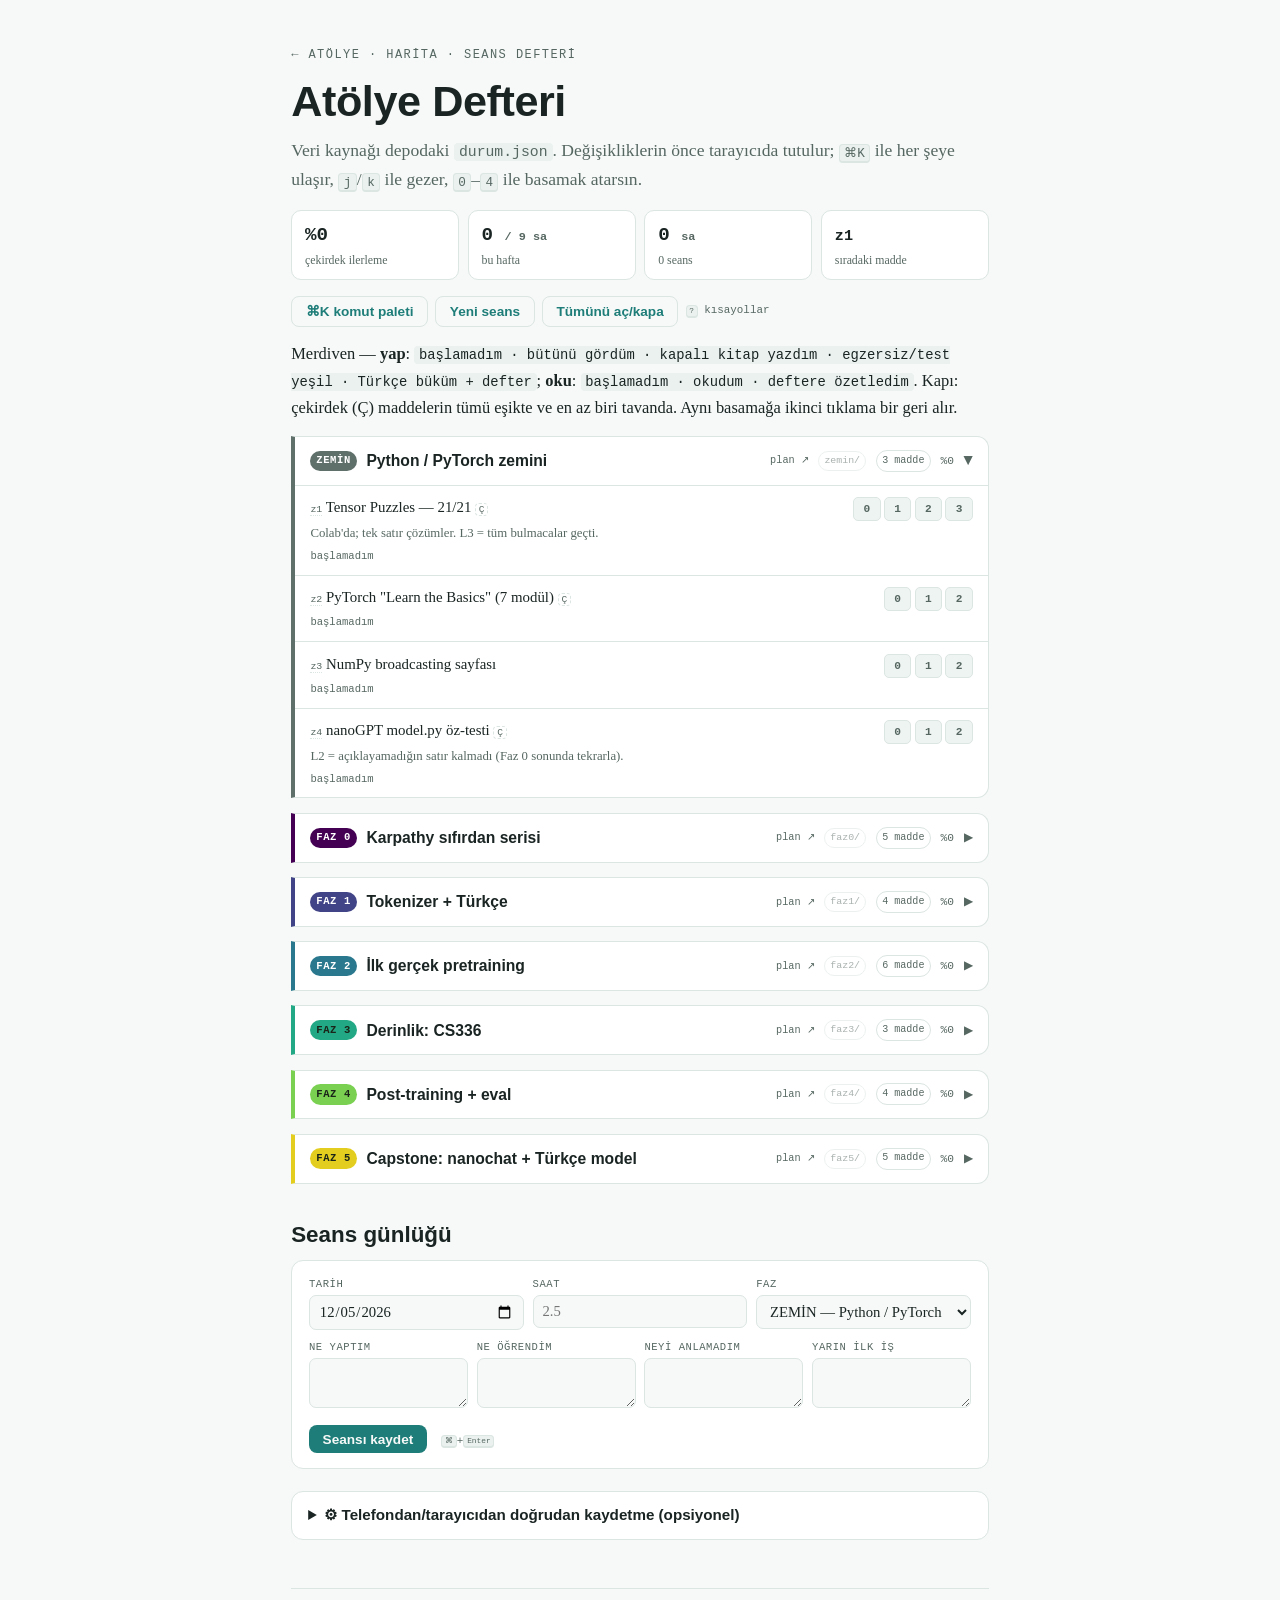
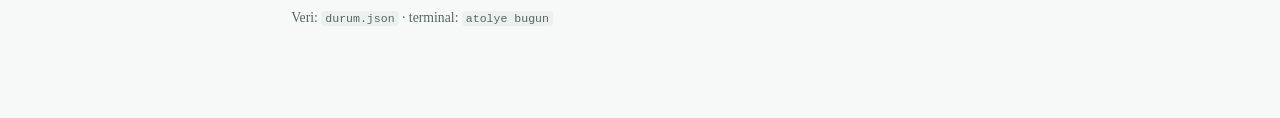
==== commit de81c5aa: "Tazelik ve kestirim katmanları (doğrulanmış modellerle) TAZELİK — ustalık çürümesi - FSRS-6 kuvvet y" ====
--- a/defter.html
+++ b/defter.html
@@ -3,6 +3,7 @@
 <head>
 <meta charset="utf-8">
 <meta http-equiv="Content-Security-Policy" content="default-src 'none'; script-src 'self'; style-src 'self' 'unsafe-inline' https://fonts.googleapis.com; font-src https://fonts.gstatic.com; img-src 'self' data:; connect-src 'self' https://api.github.com; manifest-src 'self'; base-uri 'none'; form-action 'none'">
+<meta name="atolye-repo" content="alicetinkaya76/llm-atolyesi">
 <meta name="viewport" content="width=device-width, initial-scale=1, viewport-fit=cover">
 <title>Atölye Defteri</title>
 <link rel="manifest" href="./manifest.json">
@@ -46,6 +47,15 @@
   .phead .nm { font-family: "Bricolage Grotesque", sans-serif; font-weight: 650; font-size: 0.98rem; flex: 1; min-width: 7rem; }
   .phead .plan { font-family: "IBM Plex Mono", monospace; font-size: 0.64rem; color: var(--muted); text-decoration: none; }
   .phead .plan:hover { color: var(--accent); }
+  .kanit {
+    font-family: "IBM Plex Mono", monospace; font-size: 0.62rem;
+    color: var(--muted); text-decoration: none; white-space: nowrap;
+    border: 1px solid var(--line); border-radius: 999px; padding: 0.1em 0.5em;
+  }
+  .kanit:hover { border-color: var(--accent); color: var(--accent); }
+  .kanit.var { border-color: var(--ok); color: var(--ok); }
+  .kanit.acik { border-color: var(--warn); color: var(--warn); }
+  .kanit.yok-veri { opacity: 0.5; }
   .gate { font-family: "IBM Plex Mono", monospace; font-size: 0.63rem; padding: 0.18em 0.55em; border-radius: 999px; border: 1px solid var(--line); color: var(--muted); white-space: nowrap; }
   .gate.on { border-color: var(--ok); color: var(--ok); font-weight: 600; }
   .gate.run { border-color: var(--warn); color: var(--warn); }
@@ -202,6 +212,7 @@
 
 <script src="./atolye.js"></script>
 <script src="./github.js"></script>
+<script src="./kanit.js"></script>
 <script src="./defter.js"></script>
 </body>
 </html>
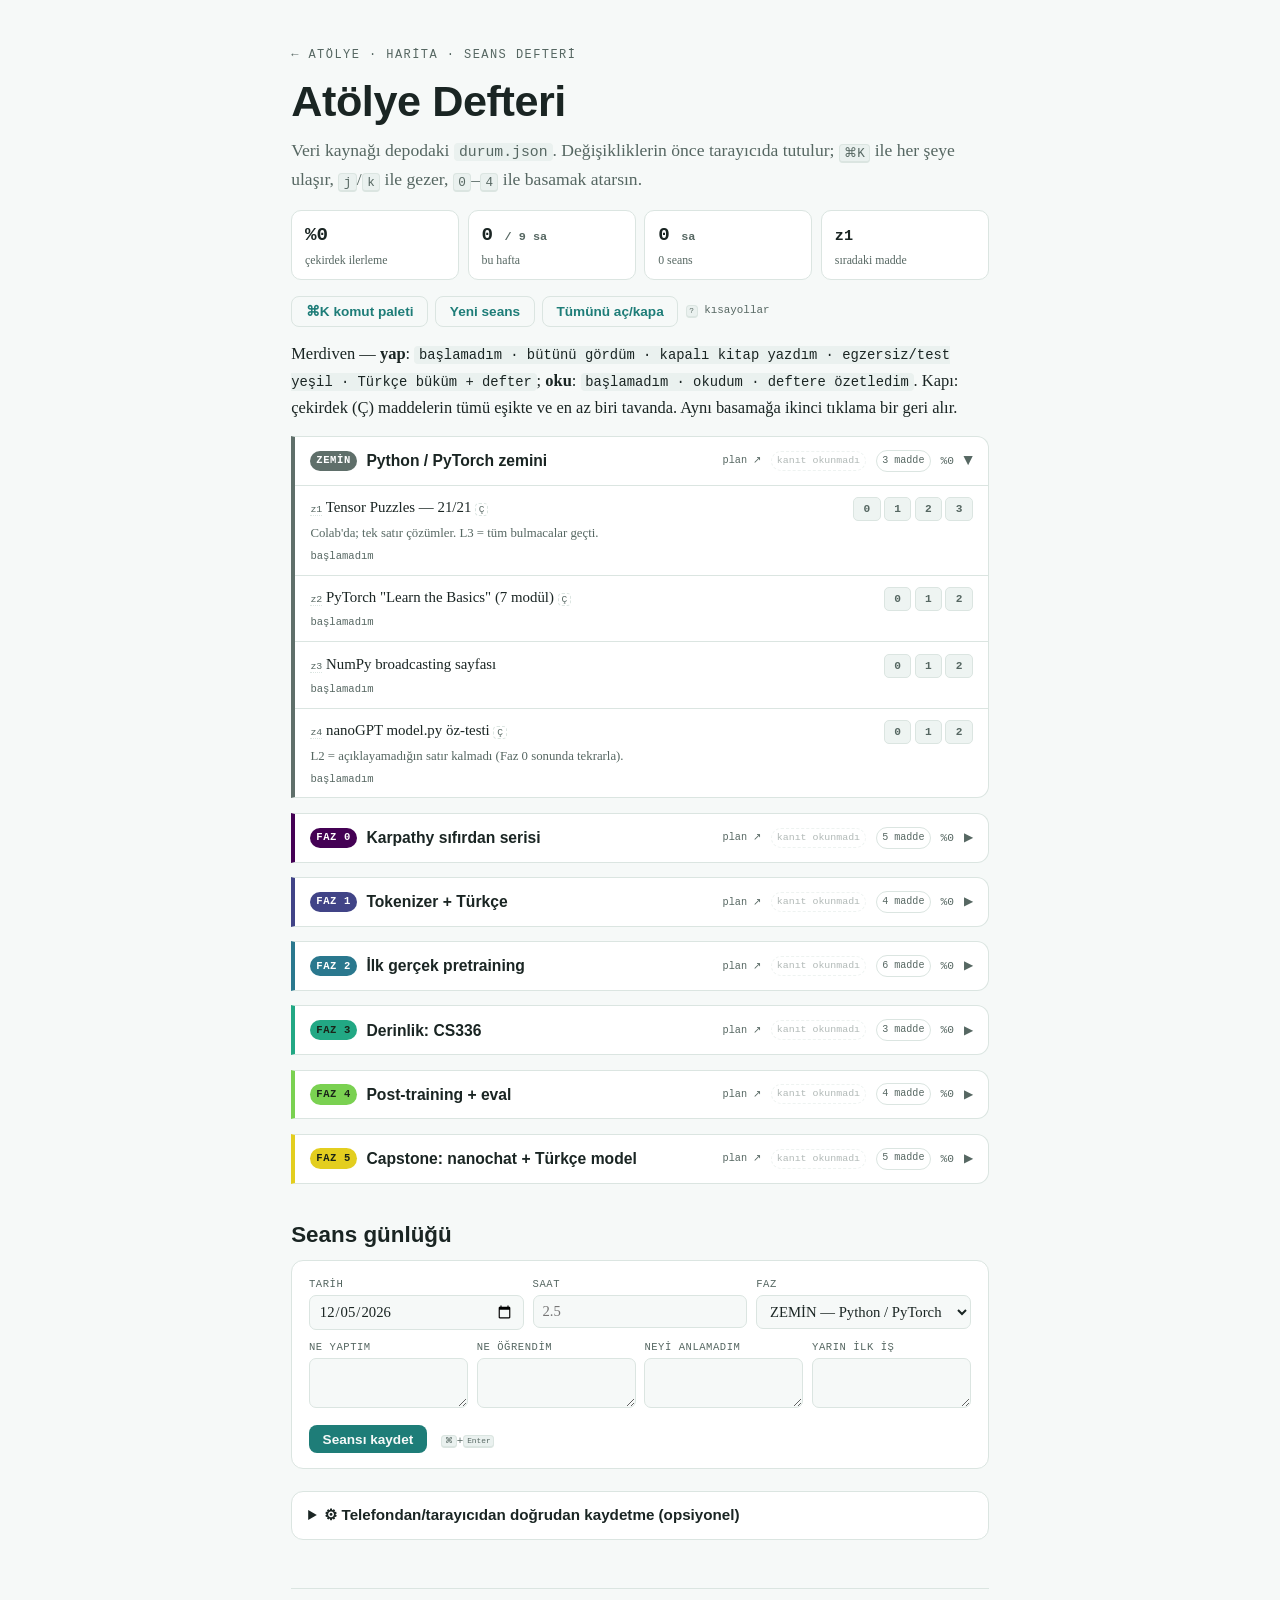
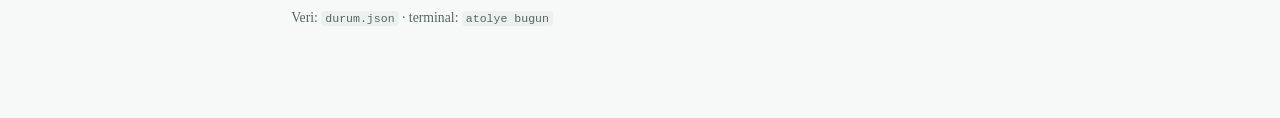
==== commit f102ecbc: "Kanıt katmanında K0/K1 ayrımı + README'de üç katmanın gerekçesi Tasarım denetiminin yakaladığı kriti" ====
--- a/defter.html
+++ b/defter.html
@@ -55,7 +55,10 @@
   .kanit:hover { border-color: var(--accent); color: var(--accent); }
   .kanit.var { border-color: var(--ok); color: var(--ok); }
   .kanit.acik { border-color: var(--warn); color: var(--warn); }
-  .kanit.yok-veri { opacity: 0.5; }
+  /* "bakılmadı" kesik çizgili ve sönük; "iskelet" normal çerçeveli ama
+     nötr — ikisi karışırsa kanıt katmanı yalan söyler */
+  .kanit.bakilmadi { opacity: 0.45; border-style: dashed; }
+  .kanit.iskelet { opacity: 0.75; }
   .gate { font-family: "IBM Plex Mono", monospace; font-size: 0.63rem; padding: 0.18em 0.55em; border-radius: 999px; border: 1px solid var(--line); color: var(--muted); white-space: nowrap; }
   .gate.on { border-color: var(--ok); color: var(--ok); font-weight: 600; }
   .gate.run { border-color: var(--warn); color: var(--warn); }
@@ -89,6 +92,15 @@
   .lvls button.hit { background: var(--pc); border-color: var(--pc); color: #fff; }
   .lvls button.hit.inkdark { color: var(--badge-ink-dark); }
   .lvlname { font-family: "IBM Plex Mono", monospace; font-size: 0.66rem; color: var(--muted); margin-top: 0.2rem; }
+  .tazelik.soluyor { color: var(--muted); }
+  .tazelik.yarilanma { color: var(--warn); }
+  .tazele-dugme {
+    font-family: "IBM Plex Mono", monospace; font-size: 0.6rem;
+    margin-left: 0.5rem; padding: 0.15em 0.55em; border-radius: 999px;
+    border: 1px solid var(--warn); background: transparent; color: var(--warn); cursor: pointer;
+  }
+  .tazele-dugme:hover { background: var(--warn); color: var(--bg); }
+  .tazele-dugme:focus-visible { outline: 2px solid var(--accent); outline-offset: 2px; }
 
   /* günlük */
   .jform { background: var(--surface); border: 1px solid var(--line); border-radius: 12px; padding: 0.9rem 1.05rem; }
